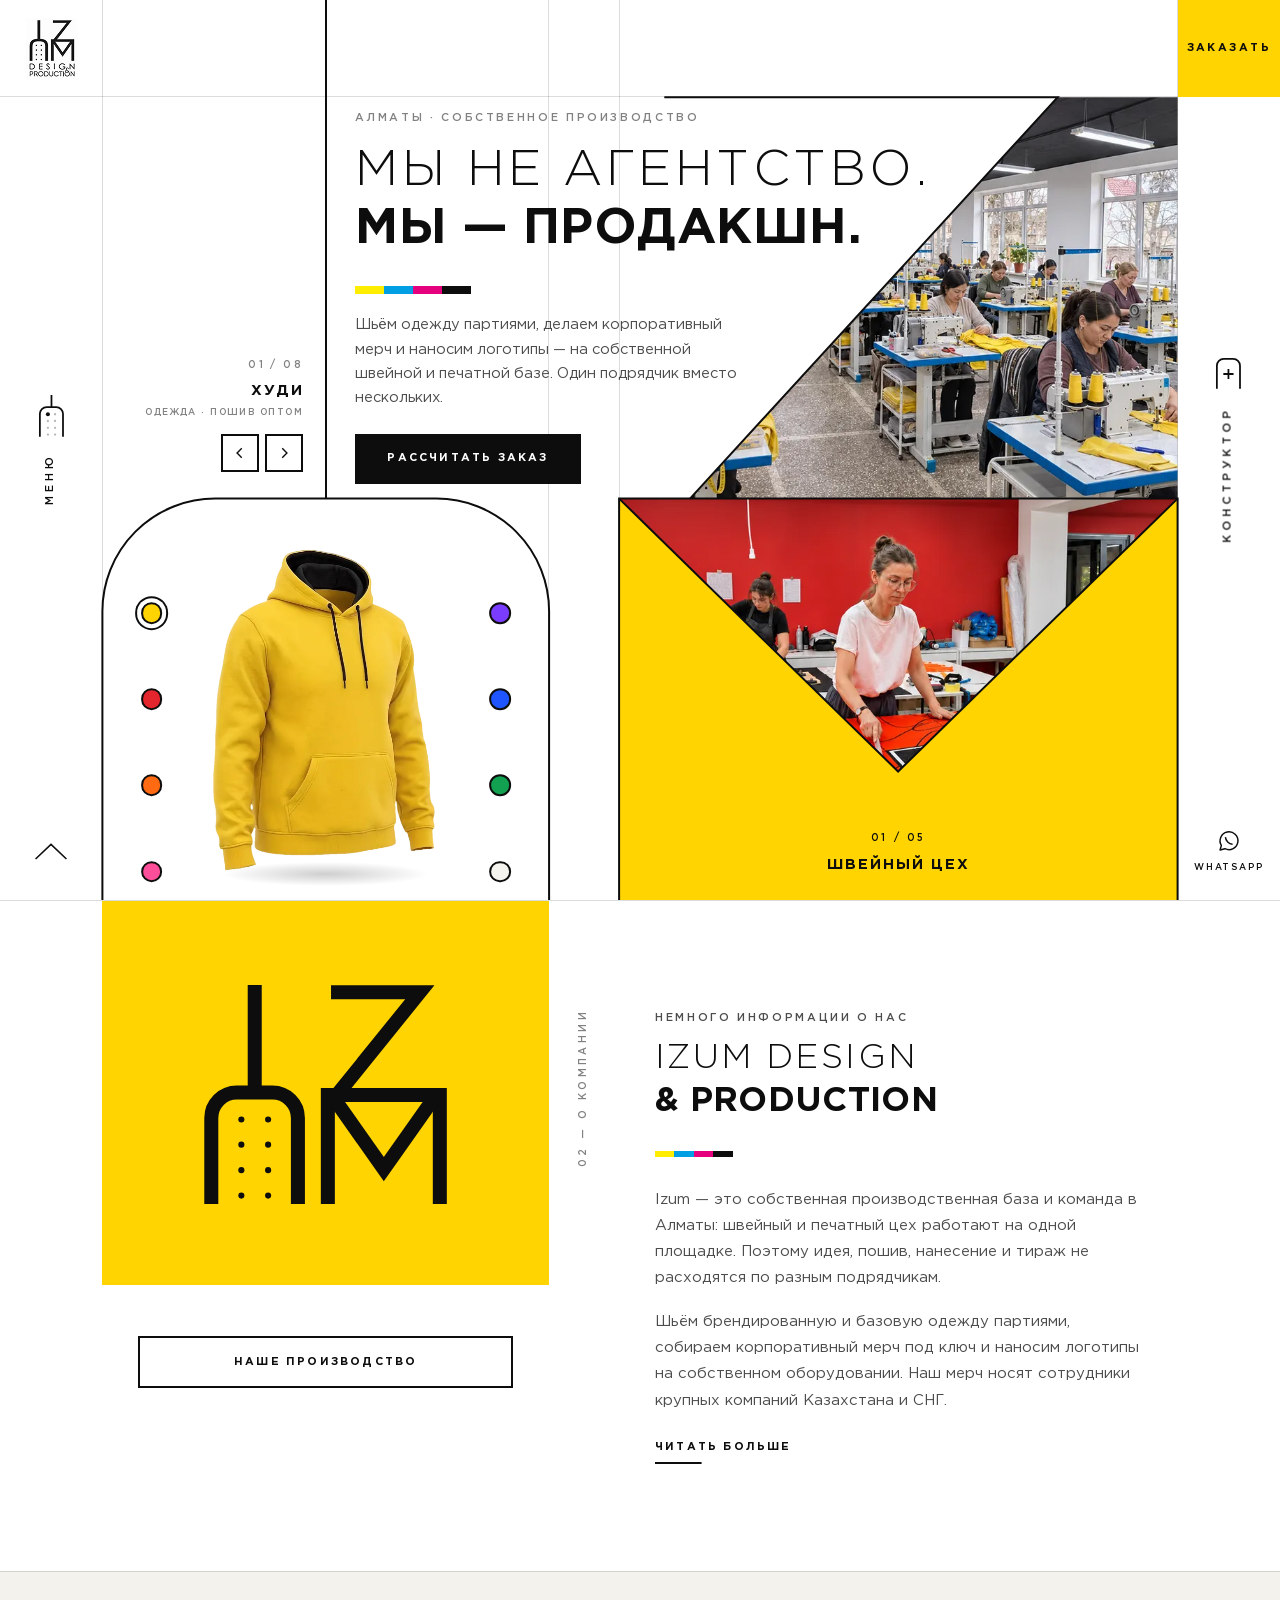
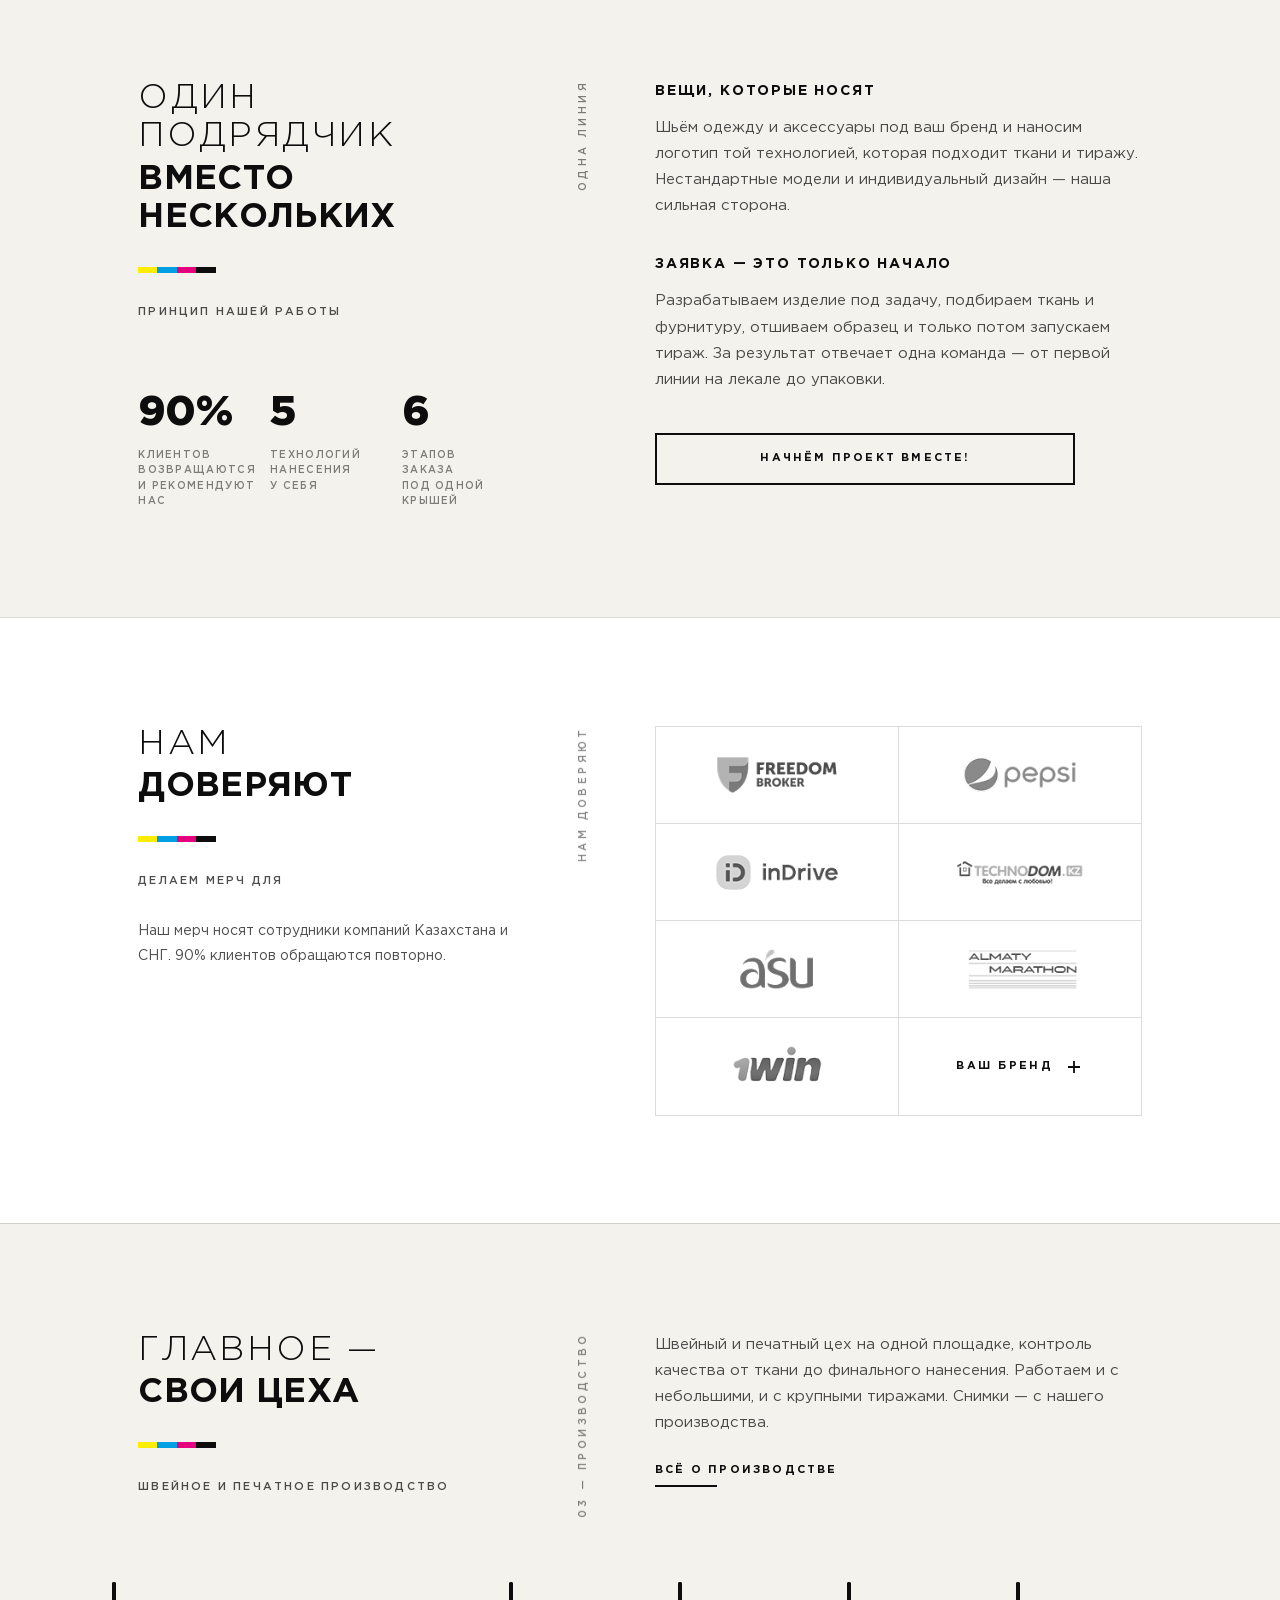
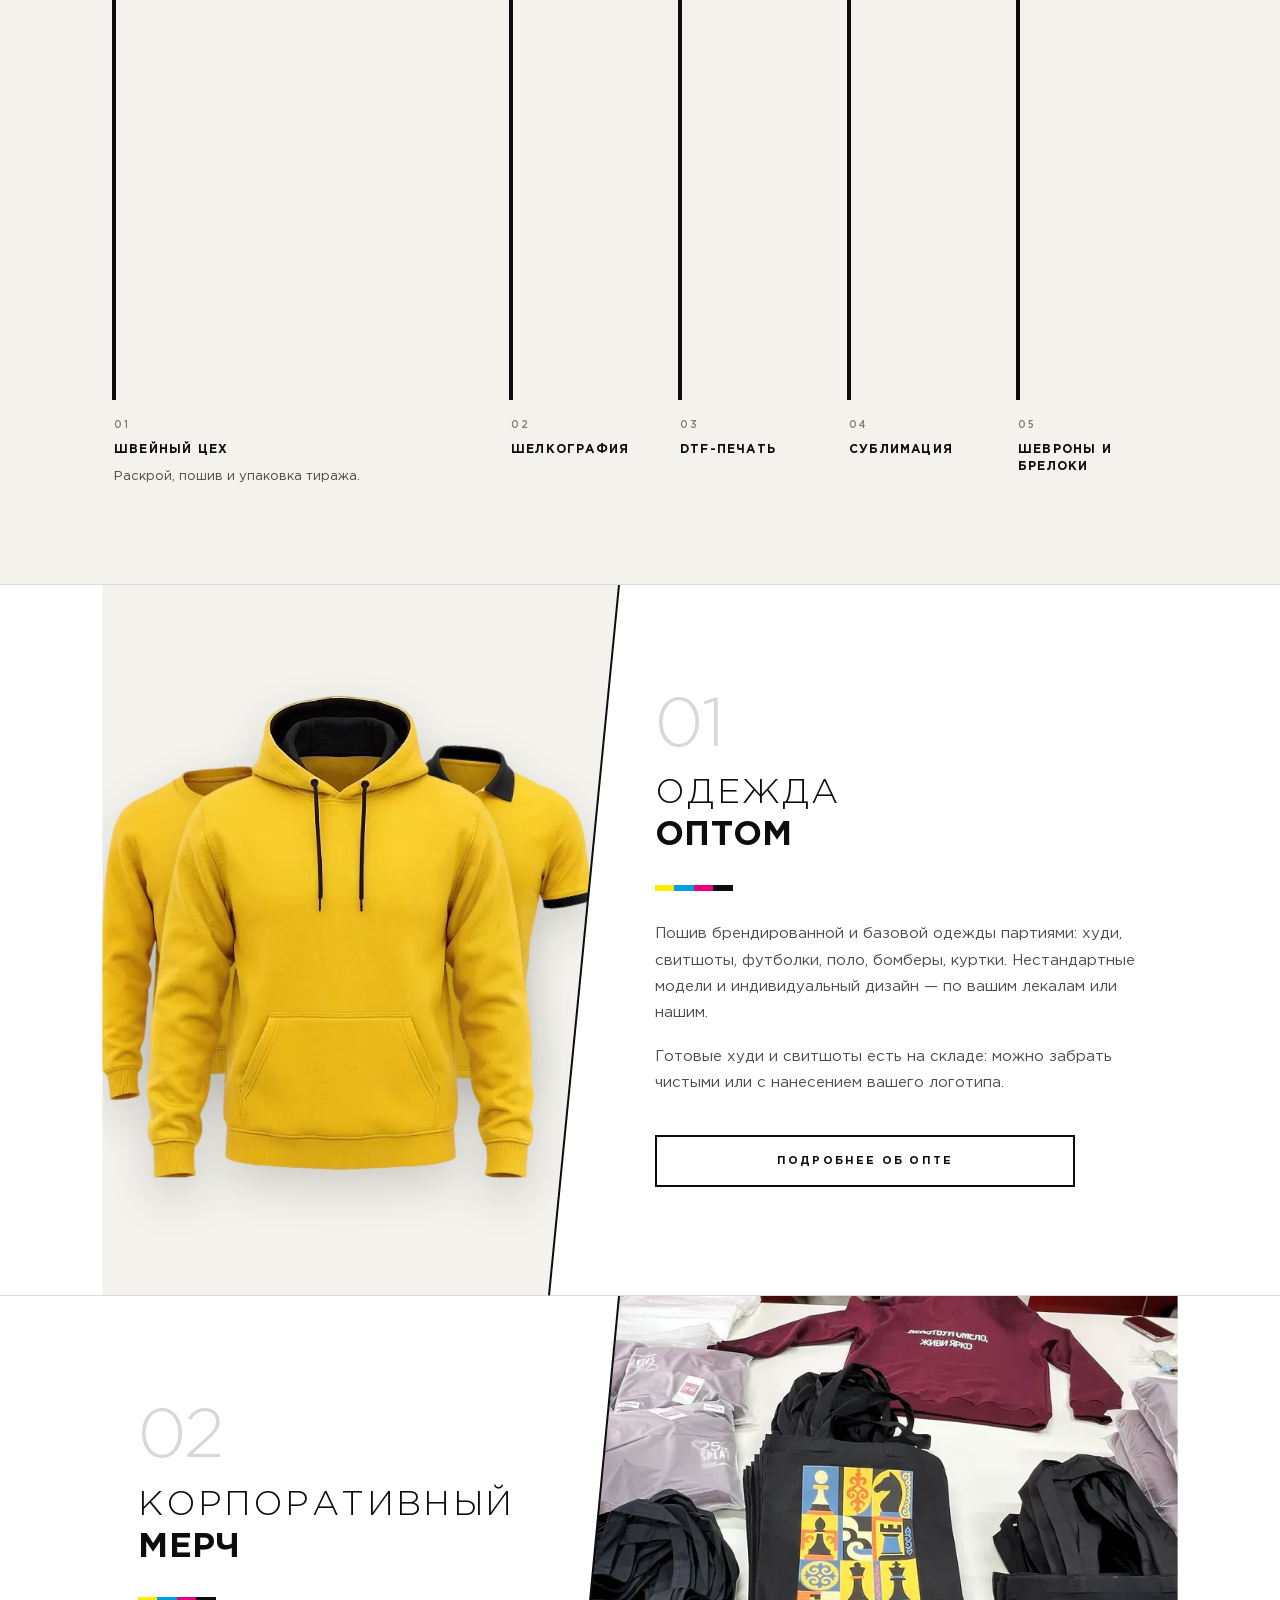
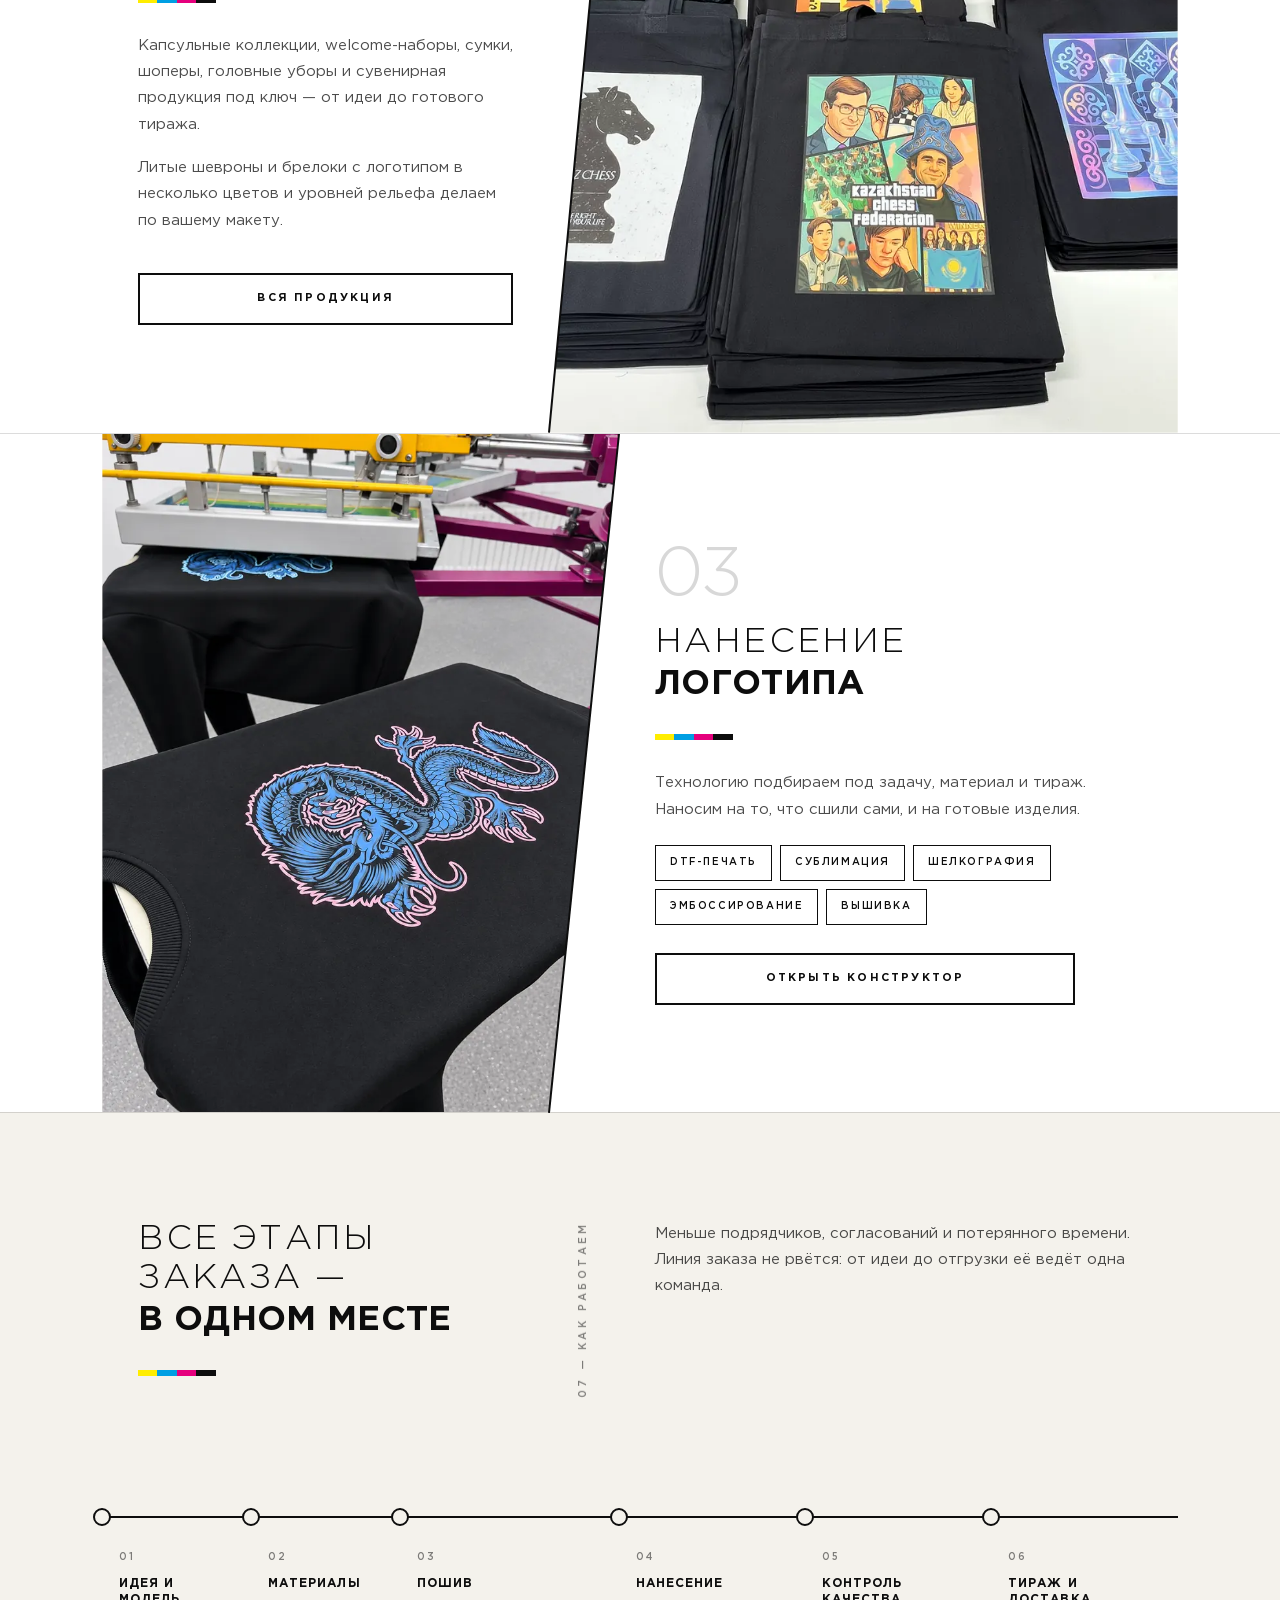
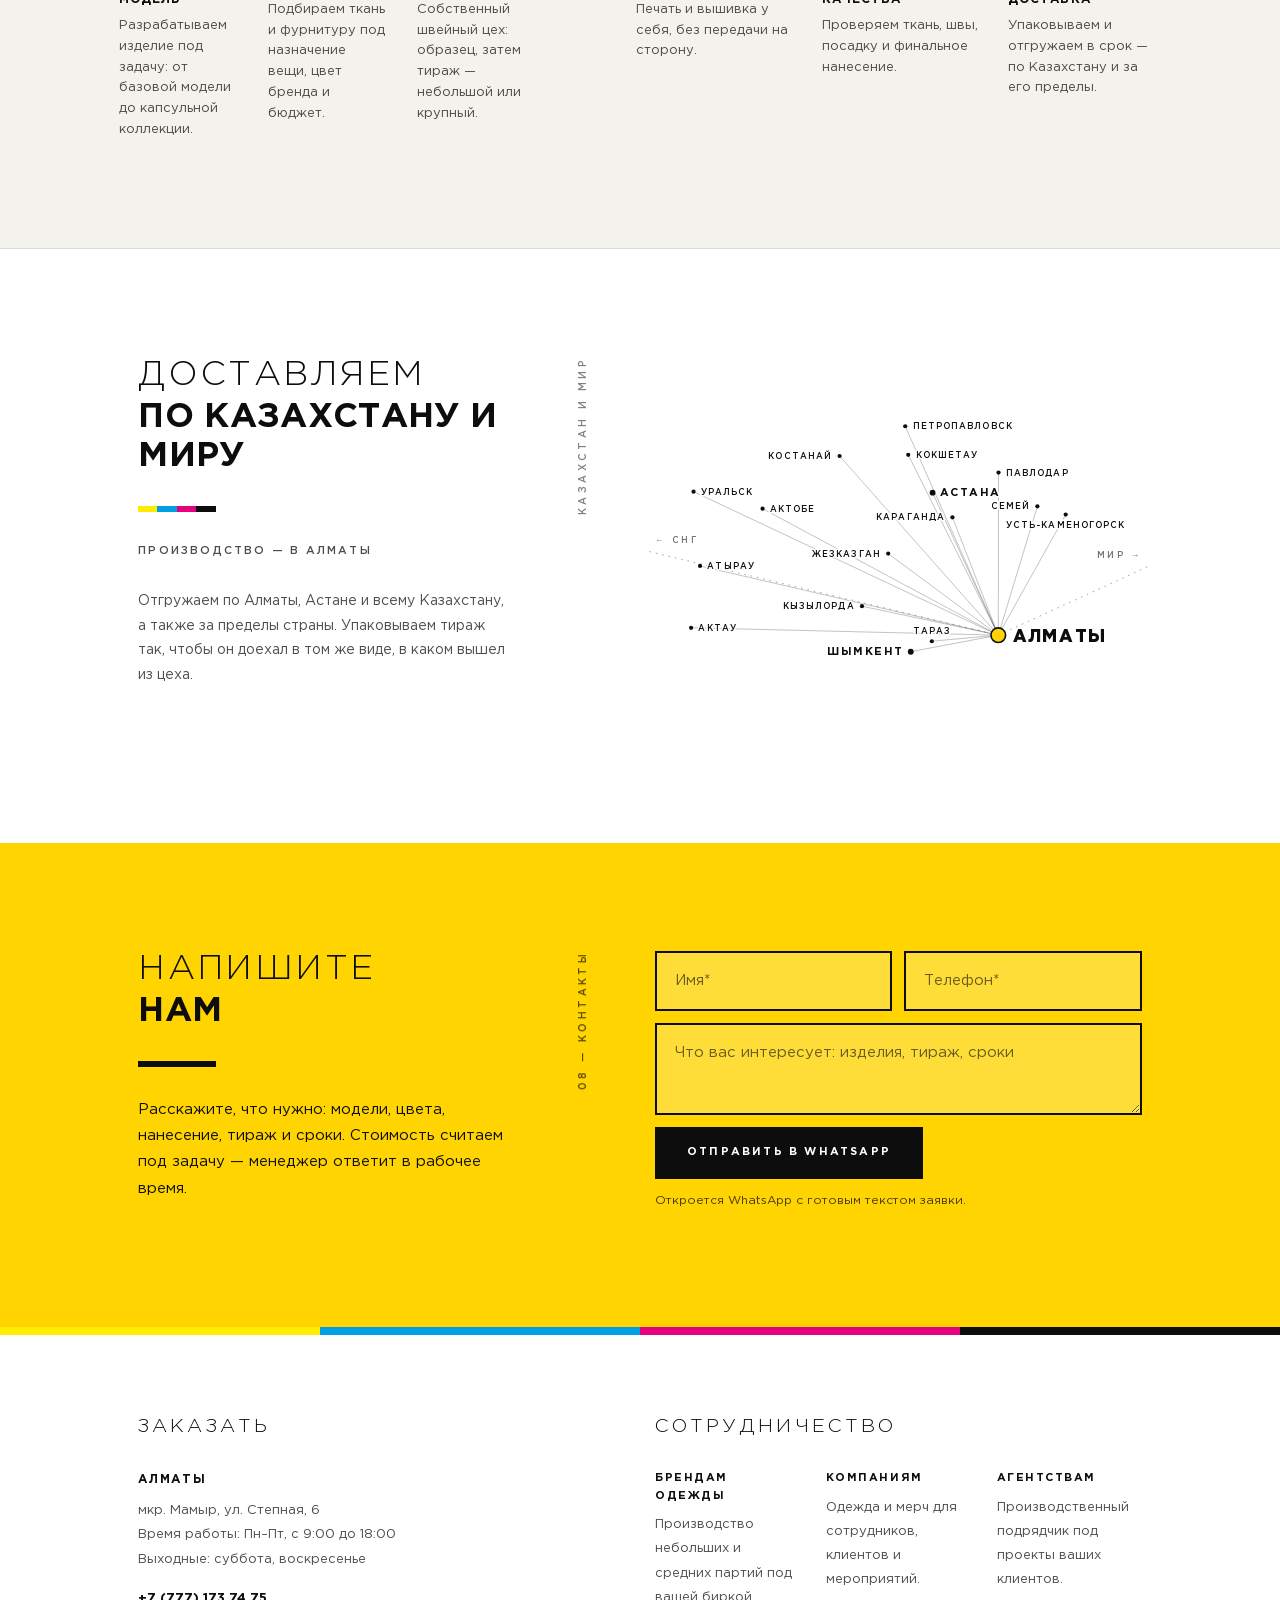
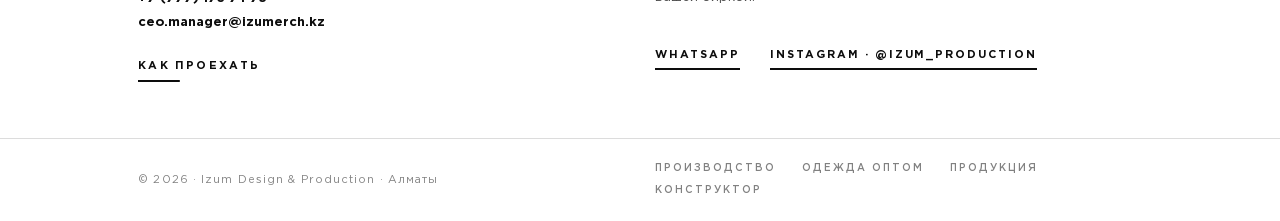
==== index.html @ 541c8b0f "Сайт Izum на сетке знака: главная, производство, опт, продукция, конструктор Статический сайт без сб" ====
<!doctype html>
<html lang="ru">
<head>
  <meta charset="utf-8">
  <meta name="viewport" content="width=device-width, initial-scale=1">
  <script>document.documentElement.classList.add("js")</script>
  <title>Izum Design &amp; Production — пошив одежды оптом и корпоративный мерч · Алматы</title>
  <meta name="description" content="Собственное швейное и печатное производство в Алматы: пошив брендированной одежды оптом, корпоративный мерч, нанесение логотипов.">
  <!-- Черновик: до запуска страница закрыта от поисковиков. -->
  <meta name="robots" content="noindex">
  <link rel="icon" href="img/izum-logo.png">
  <link rel="preload" href="fonts/GothamPro-Bold.woff2" as="font" type="font/woff2" crossorigin>
  <link rel="preload" href="fonts/GothamPro-Light.woff2" as="font" type="font/woff2" crossorigin>
  <link rel="stylesheet" href="css/site.css?v=1118c">
</head>
<body data-page="0">
  <!--
    Сетка страницы взята из знака Izum. Знак — монолиния: буквы I Z U M стоят 2×2 и делят штрихи
    (стойка I входит в арку U, нижняя полка Z — это верх M). Ножки арки и ножки M продолжены вниз
    на всю страницу — это четыре линии сетки (.frame). Пропорции колонок сняты со знака:
    арка 41,55 % · просвет между буквами 6,51 % · M 51,94 %. Первый экран — сам знак во весь экран.
  -->
  <div class="frame" aria-hidden="true"><i></i><i></i></div>

  <!-- Левая стойка: знак, меню (арка с восемью точками — восемь разделов), наверх -->
  <aside class="rail rail-l">
    <a class="rail-logo" href="#top" aria-label="Izum Design &amp; Production — в начало">
      <img src="img/izum-logo.png" srcset="img/izum-logo.png 1x, img/izum-logo-2x.png 2x" width="51" height="62" alt="Izum Design &amp; Production">
    </a>
    <button class="rail-menu" id="menuBtn" type="button" aria-expanded="false" aria-controls="menu">
      <svg class="glyph" viewBox="0 -15 39.5 61.5" aria-hidden="true">
        <path d="M19.8-15V2.75M2.75 46.5V12.75a10 10 0 0 1 10-10h14a10 10 0 0 1 10 10V46.5"/>
        <g id="navDots">
          <circle cx="14.55" cy="13.3" r="1.7"/><circle cx="14.55" cy="23.2" r="1.7"/><circle cx="14.55" cy="33.2" r="1.7"/><circle cx="14.55" cy="43.2" r="1.7"/>
          <circle cx="25.05" cy="13.3" r="1.7"/><circle cx="25.05" cy="23.2" r="1.7"/><circle cx="25.05" cy="33.2" r="1.7"/><circle cx="25.05" cy="43.2" r="1.7"/>
        </g>
      </svg>
      <span class="rail-menu-t" data-open="Меню" data-close="Закрыть">Меню</span>
    </button>
    <a class="rail-up" href="#top" aria-label="Наверх"><svg viewBox="0 0 44 24" aria-hidden="true"><path d="M2 22L22 3l20 19"/></svg></a>
  </aside>

  <!-- Правая стойка: заявка, конструктор и WhatsApp -->
  <aside class="rail rail-r">
    <a class="rail-cta" href="#contact">Заказать</a>
    <a class="rail-mk" href="constructor.html">
      <svg viewBox="0 0 39.5 49.5" aria-hidden="true"><path d="M2.75 46.5V12.75a10 10 0 0 1 10-10h14a10 10 0 0 1 10 10V46.5"/><path class="plus" d="M19.75 17.5v15M12.25 25h15"/></svg>
      <span>Конструктор</span>
    </a>
    <a class="rail-wa" href="https://wa.me/77771737475" target="_blank" rel="noopener" aria-label="Написать в WhatsApp">
      <svg viewBox="0 0 32 32" aria-hidden="true"><path d="M5 27l1.6-5.6A11 11 0 1 1 11 25.5z"/><path d="M11.6 11.2c.4 4.6 4 8.400 8.800 8.800"/></svg>
      <span>WhatsApp</span>
    </a>
  </aside>

  <!-- Меню во весь экран -->
  <div class="menu" id="menu" aria-hidden="true">
    <div class="frame frame-in" aria-hidden="true"><i></i><i></i></div>
    <div class="menu-grid">
      <nav class="menu-nav" aria-label="Разделы">
        <a href="#top" aria-current="page"><i>01</i>Главная</a>
        <a href="#about"><i>02</i>О компании</a>
        <a href="production.html"><i>03</i>Производство</a>
        <a href="wholesale.html"><i>04</i>Одежда оптом</a>
        <a href="products.html"><i>05</i>Продукция</a>
        <a href="constructor.html"><i>06</i>Конструктор</a>
        <a href="#process"><i>07</i>Как работаем</a>
        <a href="#contact"><i>08</i>Контакты</a>
      </nav>
      <div class="menu-side">
        <button class="menu-x" id="menuX" type="button" aria-label="Закрыть меню">
          <svg viewBox="0 0 100 100" preserveAspectRatio="none" aria-hidden="true"><path d="M0 0L100 100M100 0L0 100" vector-effect="non-scaling-stroke"/></svg>
          <span>Закрыть</span>
        </button>
        <div class="menu-contacts">
          <a href="tel:+77771737475">+7 (777) 173 74 75</a>
          <a href="mailto:ceo.manager@izumerch.kz">ceo.manager@izumerch.kz</a>
          <span>Алматы, мкр. Мамыр, ул. Степная, 6 · Пн–Пт, 9:00–18:00</span>
        </div>
      </div>
    </div>
  </div>

  <main>
    <!-- ============ 01 · ПЕРВЫЙ ЭКРАН: знак во весь экран ============ -->
    <section class="hero" id="top" data-dot="0">
      <div class="hero-grid" id="heroGrid">
        <!-- I: текст висит на стойке -->
        <div class="hero-copy">
          <p class="eyebrow">Алматы · собственное производство</p>
          <h1 class="hd hd-xl"><span class="hd-a">Мы не агентство.</span><span class="hd-b">Мы — продакшн.</span></h1>
          <p class="hero-lead">Шьём одежду партиями, делаем корпоративный мерч и наносим логотипы — на собственной швейной и печатной базе. Один подрядчик вместо нескольких.</p>
          <div class="btns">
            <a class="btn btn-fill" href="#contact">Рассчитать заказ</a>
          </div>
        </div>
        <!-- подпись к вещи в арке -->
        <div class="hero-meta">
          <span class="hero-count" id="itemCount">01 / 08</span>
          <b class="hero-item" id="itemName">Худи</b>
          <span class="hero-set" id="itemSet">Одежда · пошив оптом</span>
          <div class="hero-nav">
            <button type="button" id="itemPrev" aria-label="Предыдущая вещь"><svg viewBox="0 0 24 24" aria-hidden="true"><path d="M15 4l-8 8 8 8"/></svg></button>
            <button type="button" id="itemNext" aria-label="Следующая вещь"><svg viewBox="0 0 24 24" aria-hidden="true"><path d="M9 4l8 8-8 8"/></svg></button>
          </div>
        </div>
        <!-- Z: фото под диагональю -->
        <div class="hero-z"><div class="cut cut-z" id="shotsZ"></div></div>
        <!-- U: арка, в ней вещь и восемь точек — восемь цветов -->
        <div class="hero-u" id="heroU">
          <i class="hero-shadow" aria-hidden="true"></i>
          <canvas id="turn" width="524" height="694" role="img" aria-label="Изделие вращается на 360°"></canvas>
          <div class="dots" id="swatches" role="group" aria-label="Цвет изделия"></div>
        </div>
        <!-- M: плашка цвета и фото в галочке -->
        <div class="hero-m" id="heroM">
          <div class="plate"></div>
          <div class="cut cut-v" id="shotsV"></div>
          <p class="hero-cap"><b id="shotNum">01 / 05</b><span id="shotCap">Швейный цех</span></p>
        </div>
        <svg class="hero-lines" id="heroLines" aria-hidden="true">
          <path id="lnI"/><path id="lnU"/><path id="lnZ"/><path id="lnM"/><path id="lnV"/>
        </svg>
      </div>
    </section>

    <!-- ============ 02 · О КОМПАНИИ ============ -->
    <section class="s" id="about" data-dot="1">
      <div class="s-grid">
        <div class="col-a about-a">
          <div class="plate-box" data-rev>
            <svg class="mark" viewBox="4 1 101.7 92" aria-hidden="true">
              <path d="M27.05 4.5V46.75"/><path d="M10 90.5V56.75a10 10 0 0 1 10-10h14a10 10 0 0 1 10 10V90.5"/>
              <path d="M57 7.4H91.83L59.28 47.7"/><path d="M55.75 90.5V47.7H99.7V90.5"/><path d="M57.2 47.7L77.72 76.8L98.25 47.7"/>
              <g class="mark-dots"><circle cx="21.8" cy="57.3" r="1.2"/><circle cx="32.3" cy="57.3" r="1.2"/><circle cx="21.8" cy="67.2" r="1.2"/><circle cx="32.3" cy="67.2" r="1.2"/><circle cx="21.8" cy="77.2" r="1.2"/><circle cx="32.3" cy="77.2" r="1.2"/><circle cx="21.8" cy="87.2" r="1.2"/><circle cx="32.3" cy="87.2" r="1.2"/></g>
            </svg>
          </div>
          <a class="btn btn-wide" href="production.html" data-rev>Наше производство</a>
        </div>
        <div class="spine"><span>02 — О компании</span></div>
        <div class="col-b">
          <p class="eyebrow" data-rev>Немного информации о нас</p>
          <h2 class="hd" data-rev><span class="hd-a">Izum Design</span><span class="hd-b">&amp; Production</span></h2>
          <p data-rev>Izum — это собственная производственная база и команда в Алматы: швейный и печатный цех работают на одной площадке. Поэтому идея, пошив, нанесение и тираж не расходятся по разным подрядчикам.</p>
          <p data-rev>Шьём брендированную и базовую одежду партиями, собираем корпоративный мерч под ключ и наносим логотипы на собственном оборудовании. Наш мерч носят сотрудники крупных компаний Казахстана и СНГ.</p>
          <a class="more" href="production.html" data-rev>Читать больше</a>
        </div>
      </div>
    </section>

    <!-- Принцип и цифры -->
    <section class="s s-soft">
      <div class="s-grid">
        <div class="col-a">
          <h2 class="hd" data-rev><span class="hd-a">Один подрядчик</span><span class="hd-b">вместо нескольких</span></h2>
          <p class="sub" data-rev>Принцип нашей работы</p>
          <div class="nums">
            <div data-rev><b data-n="90" data-suf="%">90%</b><span>клиентов возвращаются и&nbsp;рекомендуют нас</span></div>
            <div data-rev style="--i:1"><b data-n="5">5</b><span>технологий нанесения у&nbsp;себя</span></div>
            <div data-rev style="--i:2"><b data-n="6">6</b><span>этапов заказа под&nbsp;одной крышей</span></div>
          </div>
        </div>
        <div class="spine"><span>Одна линия</span></div>
        <div class="col-b">
          <h3 class="h-sm" data-rev>Вещи, которые носят</h3>
          <p data-rev>Шьём одежду и аксессуары под ваш бренд и наносим логотип той технологией, которая подходит ткани и тиражу. Нестандартные модели и индивидуальный дизайн — наша сильная сторона.</p>
          <h3 class="h-sm" data-rev>Заявка — это только начало</h3>
          <p data-rev>Разрабатываем изделие под задачу, подбираем ткань и фурнитуру, отшиваем образец и только потом запускаем тираж. За результат отвечает одна команда — от первой линии на лекале до упаковки.</p>
          <a class="btn btn-wide" href="#contact" data-rev>Начнём проект вместе!</a>
        </div>
      </div>
    </section>

    <!-- ============ 03 · КЛИЕНТЫ: матрица 2×4, как точки в арке ============ -->
    <section class="s" id="clients" data-dot="1">
      <div class="s-grid">
        <div class="col-a">
          <h2 class="hd" data-rev><span class="hd-a">Нам</span><span class="hd-b">доверяют</span></h2>
          <p class="sub" data-rev>Делаем мерч для</p>
          <p class="note" data-rev>Наш мерч носят сотрудники компаний Казахстана и СНГ. 90% клиентов обращаются повторно.</p>
        </div>
        <div class="spine"><span>Нам доверяют</span></div>
        <div class="col-b">
          <div class="matrix" data-rev>
            <div><img src="img/clients/client-01.png" width="164" height="50" loading="lazy" alt="Freedom Broker"></div>
            <div><img src="img/clients/client-02.png" width="164" height="50" loading="lazy" alt="Pepsi"></div>
            <div><img src="img/clients/client-03.png" width="164" height="50" loading="lazy" alt="inDrive"></div>
            <div><img src="img/clients/client-04.png" width="164" height="50" loading="lazy" alt="Technodom"></div>
            <div><img src="img/clients/client-05.png" width="164" height="50" loading="lazy" alt="ASU"></div>
            <div><img src="img/clients/client-06.png" width="164" height="50" loading="lazy" alt="Almaty Marathon"></div>
            <div><img src="img/clients/client-07.png" width="164" height="50" loading="lazy" alt="1win"></div>
            <a class="matrix-you" href="#contact"><span>Ваш бренд</span><svg viewBox="0 0 24 24" aria-hidden="true"><path d="M12 4v16M4 12h16"/></svg></a>
          </div>
        </div>
      </div>
    </section>

    <!-- ============ 04 · ПРОИЗВОДСТВО: пять арок — пять цехов ============ -->
    <section class="s s-soft" id="production" data-dot="2">
      <div class="s-grid">
        <div class="col-a">
          <h2 class="hd" data-rev><span class="hd-a">Главное —</span><span class="hd-b">свои цеха</span></h2>
          <p class="sub" data-rev>Швейное и печатное производство</p>
        </div>
        <div class="spine"><span>03 — Производство</span></div>
        <div class="col-b">
          <p data-rev>Швейный и печатный цех на одной площадке, контроль качества от ткани до финального нанесения. Работаем и с небольшими, и с крупными тиражами. Снимки — с нашего производства.</p>
          <a class="more" href="production.html" data-rev>Всё о производстве</a>
        </div>
        <div class="arches" id="arches" data-rev>
          <button class="arch on" type="button">
            <span class="arch-in"><img src="img/production/sew-01-800.webp" srcset="img/production/sew-01-800.webp 800w, img/production/sew-01-1600.webp 1600w" sizes="(max-width: 900px) 78vw, 36vw" width="800" height="1067" loading="lazy" decoding="async" alt="Швейный цех: ряды машин, швеи шьют жёлтые изделия"></span>
            <span class="arch-cap"><i>01</i><b>Швейный цех</b><em>Раскрой, пошив и упаковка тиража.</em></span>
          </button>
          <button class="arch" type="button">
            <span class="arch-in"><img src="img/production/silk-17-800.webp" srcset="img/production/silk-17-800.webp 800w, img/production/silk-17-1600.webp 1600w" sizes="(max-width: 900px) 78vw, 36vw" width="800" height="1067" loading="lazy" decoding="async" alt="Печатник протягивает ракель по трафарету с оранжевой краской" style="object-position: 50% 62%"></span>
            <span class="arch-cap"><i>02</i><b>Шелкография</b><em>Трафареты готовим и промываем у себя, печатаем на карусельных станках.</em></span>
          </button>
          <button class="arch" type="button">
            <span class="arch-in"><img src="img/production/dtf-33-800.webp" srcset="img/production/dtf-33-800.webp 800w, img/production/dtf-33-1600.webp 1600w" sizes="(max-width: 900px) 78vw, 36vw" width="800" height="1067" loading="lazy" decoding="async" alt="DTF-принтер выпускает плёнку с отпечатанными логотипами"></span>
            <span class="arch-cap"><i>03</i><b>DTF-печать</b><em>Печать на плёнку и перенос прессом: на футболки, шоперы, детали кроя.</em></span>
          </button>
          <button class="arch" type="button">
            <span class="arch-in"><img src="img/production/sub-45-800.webp" srcset="img/production/sub-45-800.webp 800w, img/production/sub-45-1600.webp 1600w" sizes="(max-width: 900px) 78vw, 36vw" width="800" height="1067" loading="lazy" decoding="async" alt="Полотно с сублимационной печатью по всей ширине выходит из машины" style="object-position: 50% 70%"></span>
            <span class="arch-cap"><i>04</i><b>Сублимация</b><em>Широкоформатная печать и перенос на ткань в рулоне — рисунок по всей площади.</em></span>
          </button>
          <button class="arch" type="button">
            <span class="arch-in"><img src="img/production/patch-69-800.webp" srcset="img/production/patch-69-800.webp 800w, img/production/patch-69-1600.webp 1600w" sizes="(max-width: 900px) 78vw, 36vw" width="800" height="1067" loading="lazy" decoding="async" alt="Дозатор заливает жёлтый цвет в ячейки формы"></span>
            <span class="arch-cap"><i>05</i><b>Шевроны и брелоки</b><em>Отливаем в металлической форме: каждый цвет логотипа заливается отдельно.</em></span>
          </button>
        </div>
      </div>
    </section>

    <!-- ============ 05 · ПРОДУКЦИЯ: три направления, срез по диагонали Z ============ -->
    <section class="s s-dirs" id="products">
      <div class="dir" data-dot="3">
        <div class="dir-pic dir-pic-l dir-trio">
          <img class="t2" data-tint src="img/turn/sweatshirt/000.webp" width="536" height="648" loading="lazy" decoding="async" alt="Свитшот">
          <img class="t3" data-tint src="img/turn/polo/000.webp" width="528" height="670" loading="lazy" decoding="async" alt="Поло">
          <img class="t1" data-tint src="img/turn/hoodie/000.webp" width="524" height="694" loading="lazy" decoding="async" alt="Худи">
        </div>
        <svg class="dir-cut" viewBox="0 0 100 100" preserveAspectRatio="none" aria-hidden="true"><path d="M100 0L0 100" vector-effect="non-scaling-stroke"/></svg>
        <div class="dir-txt dir-txt-r">
          <span class="dir-n" data-rev>01</span>
          <h2 class="hd" data-rev><span class="hd-a">Одежда</span><span class="hd-b">оптом</span></h2>
          <p data-rev>Пошив брендированной и базовой одежды партиями: худи, свитшоты, футболки, поло, бомберы, куртки. Нестандартные модели и индивидуальный дизайн — по вашим лекалам или нашим.</p>
          <p data-rev>Готовые худи и свитшоты есть на складе: можно забрать чистыми или с нанесением вашего логотипа.</p>
          <a class="btn btn-wide" href="wholesale.html" data-rev>Подробнее об опте</a>
        </div>
      </div>
      <div class="dir dir-rev" data-dot="4">
        <div class="dir-txt dir-txt-l">
          <span class="dir-n" data-rev>02</span>
          <h2 class="hd" data-rev><span class="hd-a">Корпоративный</span><span class="hd-b">мерч</span></h2>
          <p data-rev>Капсульные коллекции, welcome-наборы, сумки, шоперы, головные уборы и сувенирная продукция под ключ — от идеи до готового тиража.</p>
          <p data-rev>Литые шевроны и брелоки с логотипом в несколько цветов и уровней рельефа делаем по вашему макету.</p>
          <a class="btn btn-wide" href="products.html" data-rev>Вся продукция</a>
        </div>
        <svg class="dir-cut" viewBox="0 0 100 100" preserveAspectRatio="none" aria-hidden="true"><path d="M100 0L0 100" vector-effect="non-scaling-stroke"/></svg>
        <div class="dir-pic dir-pic-r">
          <img src="img/production/dtf-37-800.webp" srcset="img/production/dtf-37-800.webp 800w, img/production/dtf-37-1600.webp 1600w" sizes="(max-width: 900px) 100vw, 52vw" width="800" height="1067" loading="lazy" decoding="async" alt="Чёрные шоперы с полноцветными принтами" style="object-position: 50% 42%">
        </div>
      </div>
      <div class="dir" data-dot="5">
        <div class="dir-pic dir-pic-l">
          <img src="img/production/silk-25-800.webp" srcset="img/production/silk-25-800.webp 800w, img/production/silk-25-1600.webp 1600w" sizes="(max-width: 900px) 100vw, 44vw" width="800" height="1067" loading="lazy" decoding="async" alt="Многоцветный принт с драконом на чёрной футболке на столе станка" style="object-position: 50% 78%">
        </div>
        <svg class="dir-cut" viewBox="0 0 100 100" preserveAspectRatio="none" aria-hidden="true"><path d="M100 0L0 100" vector-effect="non-scaling-stroke"/></svg>
        <div class="dir-txt dir-txt-r">
          <span class="dir-n" data-rev>03</span>
          <h2 class="hd" data-rev><span class="hd-a">Нанесение</span><span class="hd-b">логотипа</span></h2>
          <p data-rev>Технологию подбираем под задачу, материал и тираж. Наносим на то, что сшили сами, и на готовые изделия.</p>
          <ul class="chips" data-rev>
            <li>DTF-печать</li><li>Сублимация</li><li>Шелкография</li><li>Эмбоссирование</li><li>Вышивка</li>
          </ul>
          <a class="btn btn-wide" href="constructor.html" data-rev>Открыть конструктор</a>
        </div>
      </div>
    </section>

    <!-- ============ 06 · КАК РАБОТАЕМ: одна линия через шесть этапов ============ -->
    <section class="s s-soft" id="process" data-dot="6">
      <div class="s-grid">
        <div class="col-a">
          <h2 class="hd" data-rev><span class="hd-a">Все этапы заказа —</span><span class="hd-b">в одном месте</span></h2>
          <p class="sub" data-rev>Полный цикл</p>
        </div>
        <div class="spine"><span>07 — Как работаем</span></div>
        <div class="col-b">
          <p data-rev>Меньше подрядчиков, согласований и потерянного времени. Линия заказа не рвётся: от идеи до отгрузки её ведёт одна команда.</p>
        </div>
        <ol class="steps" id="steps">
          <li data-rev><i>01</i><b>Идея и модель</b><span>Разрабатываем изделие под задачу: от базовой модели до капсульной коллекции.</span></li>
          <li data-rev style="--i:1"><i>02</i><b>Материалы</b><span>Подбираем ткань и фурнитуру под назначение вещи, цвет бренда и бюджет.</span></li>
          <li data-rev style="--i:2"><i>03</i><b>Пошив</b><span>Собственный швейный цех: образец, затем тираж — небольшой или крупный.</span></li>
          <li data-rev style="--i:3"><i>04</i><b>Нанесение</b><span>Печать и вышивка у себя, без передачи на сторону.</span></li>
          <li data-rev style="--i:4"><i>05</i><b>Контроль качества</b><span>Проверяем ткань, швы, посадку и финальное нанесение.</span></li>
          <li data-rev style="--i:5"><i>06</i><b>Тираж и доставка</b><span>Упаковываем и отгружаем в срок — по Казахстану и за его пределы.</span></li>
        </ol>
      </div>
    </section>

    <!-- ============ 07 · ДОСТАВКА: нити из Алматы ============ -->
    <section class="s" id="delivery" data-dot="6">
      <div class="s-grid">
        <div class="col-a">
          <h2 class="hd" data-rev><span class="hd-a">Доставляем</span><span class="hd-b">по Казахстану и миру</span></h2>
          <p class="sub" data-rev>Производство — в Алматы</p>
          <p class="note" data-rev>Отгружаем по Алматы, Астане и всему Казахстану, а также за пределы страны. Упаковываем тираж так, чтобы он доехал в том же виде, в каком вышел из цеха.</p>
          <a class="more" href="#contact" data-rev>Уточнить доставку</a>
        </div>
        <div class="spine"><span>Казахстан и мир</span></div>
        <div class="col-b col-mid">
          <svg class="geo" id="geo" viewBox="0 0 600 380" role="img" aria-label="Схема: линии доставки из Алматы в города Казахстана"></svg>
        </div>
      </div>
    </section>

    <!-- ============ 08 · КОНТАКТЫ ============ -->
    <section class="s s-plate" id="contact" data-dot="7">
      <div class="s-grid">
        <div class="col-a">
          <h2 class="hd hd-plain" data-rev><span class="hd-a">Напишите</span><span class="hd-b">нам</span></h2>
          <p data-rev>Расскажите, что нужно: модели, цвета, нанесение, тираж и сроки. Стоимость считаем под задачу — менеджер ответит в рабочее время.</p>
        </div>
        <div class="spine"><span>08 — Контакты</span></div>
        <div class="col-b">
          <form class="form" data-lead="Заявка с сайта" data-rev>
            <input name="name" data-label="Имя" placeholder="Имя*" required autocomplete="name" aria-label="Имя">
            <input name="phone" data-label="Телефон" type="tel" placeholder="Телефон*" required autocomplete="tel" aria-label="Телефон">
            <textarea name="what" data-label="Что нужно" placeholder="Что вас интересует: изделия, тираж, сроки" rows="2" aria-label="Что нужно"></textarea>
            <button class="btn btn-fill" type="submit">Отправить в WhatsApp</button>
            <small data-note>Откроется WhatsApp с готовым текстом заявки.</small>
          </form>
        </div>
      </div>
    </section>
  </main>

  <footer class="s foot">
    <div class="izum-line" aria-hidden="true"></div>
    <div class="s-grid">
      <div class="col-a">
        <h3 class="foot-h">Заказать</h3>
        <b class="foot-city">Алматы</b>
        <p>мкр. Мамыр, ул. Степная, 6<br>Время работы: Пн–Пт, с 9:00 до 18:00<br>Выходные: суббота, воскресенье</p>
        <p><a href="tel:+77771737475">+7 (777) 173 74 75</a><br><a href="mailto:ceo.manager@izumerch.kz">ceo.manager@izumerch.kz</a></p>
        <a class="more" href="https://2gis.kz/almaty/search/%D0%90%D0%BB%D0%BC%D0%B0%D1%82%D1%8B%2C%20%D0%9C%D0%B0%D0%BC%D1%8B%D1%80%2C%20%D0%A1%D1%82%D0%B5%D0%BF%D0%BD%D0%B0%D1%8F%20%D1%83%D0%BB%D0%B8%D1%86%D0%B0%2C%206" target="_blank" rel="noopener">Как проехать</a>
      </div>
      <div class="spine"></div>
      <div class="col-b foot-b">
        <h3 class="foot-h">Сотрудничество</h3>
        <div class="foot-cols">
          <div><b>Брендам одежды</b><p>Производство небольших и средних партий под вашей биркой.</p></div>
          <div><b>Компаниям</b><p>Одежда и мерч для сотрудников, клиентов и мероприятий.</p></div>
          <div><b>Агентствам</b><p>Производственный подрядчик под проекты ваших клиентов.</p></div>
        </div>
        <div class="foot-soc">
          <a href="https://wa.me/77771737475" target="_blank" rel="noopener">WhatsApp</a>
          <a href="https://www.instagram.com/izum_production" target="_blank" rel="noopener">Instagram · @izum_production</a>
        </div>
      </div>
    </div>
    <div class="s-grid foot-end">
      <p class="foot-copy">© 2026 · Izum Design &amp; Production · Алматы</p>
      <nav class="foot-nav" aria-label="Страницы">
        <a href="production.html">Производство</a>
        <a href="wholesale.html">Одежда оптом</a>
        <a href="products.html">Продукция</a>
        <a href="constructor.html">Конструктор</a>
      </nav>
    </div>
  </footer>

  <script src="js/tone.js?v=1117t"></script>
  <script src="js/site.js?v=1118c"></script>
</body>
</html>
---- css/site.css ----
/* Izum Design & Production — сайт на сетке знака.
   Знак: монолиния, буквы I Z U M стоят 2×2 и делят штрихи. Со знака сняты:
   · колонки: арка (U) 41,55 % · просвет 6,51 % · M 51,94 % ширины знака;
   · ось стойки I — 20,8 % (середина арки); плечо арки — 25,25 % её ширины;
   · диагональ Z: от 88,85 % (верх) к 54,65 % (середина); галочка M: вершина 50 % ширины, 68 % высоты;
   · точки в арке: 2 столбца × 4 ряда (ряды 28,6 / 49,9 / 71,4 / 92,9 % высоты арки). */

@font-face { font-family: "Gotham Pro"; src: url("../fonts/GothamPro-Light.woff2") format("woff2"); font-weight: 300; font-display: swap; }
@font-face { font-family: "Gotham Pro"; src: url("../fonts/GothamPro.woff2") format("woff2"); font-weight: 400; font-display: swap; }
@font-face { font-family: "Gotham Pro"; src: url("../fonts/GothamPro-Medium.woff2") format("woff2"); font-weight: 500; font-display: swap; }
@font-face { font-family: "Gotham Pro"; src: url("../fonts/GothamPro-Bold.woff2") format("woff2"); font-weight: 700; font-display: swap; }
@font-face { font-family: "Gotham Pro"; src: url("../fonts/GothamPro-Black.woff2") format("woff2"); font-weight: 900; font-display: swap; }

:root {
  --ink: #0d0d0d;
  --paper: #ffffff;
  --soft: #f4f2ec;
  --text: rgba(13, 13, 13, .74);
  --mute: rgba(13, 13, 13, .52);
  --hair: rgba(13, 13, 13, .14);
  /* Цвет задаёт site.js (восемь точек в арке): --plate — заливка плашек, --on-plate — текст поверх. */
  --accent: #ffd400;
  --plate: #ffd400;
  --on-plate: #0d0d0d;
  --on-accent: #0d0d0d;
  /* Фирменная линия Izum: четыре равные части, порядок не менять. */
  --izum-line: linear-gradient(90deg, #ffed00 0 25%, #009fe3 25% 50%, #e5007d 50% 75%, #0d0d0d 75% 100%);

  --rail: clamp(72px, 8vw, 128px);
  --grid: var(--rail) minmax(0, 41.55fr) minmax(0, 6.51fr) minmax(0, 51.94fr) var(--rail);
  --hh: clamp(70px, 10.8vh, 98px);
  --pad: clamp(64px, 8.4vw, 128px);
  --in: clamp(20px, 2.8vw, 46px);
  --ease: cubic-bezier(.2, .7, .2, 1);
}

*, *::before, *::after { box-sizing: border-box; }
html { scroll-behavior: smooth; -webkit-text-size-adjust: 100%; }
body { margin: 0; background: var(--paper); color: var(--ink); font: 400 15px/1.6 "Gotham Pro", "Montserrat", "Helvetica Neue", Arial, sans-serif; -webkit-font-smoothing: antialiased; overflow-x: hidden; }
img, svg, canvas { display: block; max-width: 100%; }
a { color: inherit; }
button { font: inherit; color: inherit; }
:focus-visible { outline: 2px solid var(--ink); outline-offset: 3px; }
::selection { background: var(--plate); color: var(--on-plate); }

/* ---------- Сетка: четыре линии — ножки арки и ножки M ---------- */
.frame { position: fixed; inset: 0; z-index: 1; display: grid; grid-template-columns: var(--grid); pointer-events: none; }
.frame i { border-left: 1px solid var(--hair); border-right: 1px solid var(--hair); }
.frame i:first-child { grid-column: 2; }
.frame i:last-child { grid-column: 4; }
.frame-in { position: absolute; z-index: 1; }

/* ---------- Стойки ---------- */
.rail { position: fixed; top: 0; bottom: 0; z-index: 20; width: var(--rail); display: flex; flex-direction: column; align-items: center; justify-content: space-between; pointer-events: none; }
.rail > * { pointer-events: auto; }
.rail-l { left: 0; }
.rail-r { right: 0; }
.rail-logo { width: 100%; height: var(--hh); display: grid; place-items: center; }
.rail-logo img { width: auto; height: min(62px, calc(var(--hh) - 20px)); }
.rail-menu { appearance: none; border: 0; background: none; width: 100%; padding: 22px 0; display: grid; justify-items: center; gap: 16px; cursor: pointer; }
.glyph { width: clamp(24px, 2.1vw, 30px); overflow: visible; fill: none; stroke: var(--ink); stroke-width: 2.6; }
.glyph circle { stroke: none; fill: rgba(13, 13, 13, .3); transform-box: fill-box; transform-origin: center; transition: transform .4s var(--ease), fill .3s; }
.glyph circle.on { fill: var(--ink); transform: scale(1.75); }
.rail-menu:hover .glyph circle { fill: var(--ink); }
.rail-menu-t { writing-mode: vertical-rl; transform: rotate(180deg); font-weight: 500; font-size: 11px; letter-spacing: .36em; text-transform: uppercase; }
.rail-up { width: 100%; height: var(--hh); display: grid; place-items: center; opacity: 0; visibility: hidden; transition: opacity .4s, visibility 0s .4s; }
.rail-up svg { width: 34px; fill: none; stroke: var(--ink); stroke-width: 2; }
.scrolled .rail-up { opacity: 1; visibility: visible; transition: opacity .4s; }
.rail-cta { width: 100%; height: var(--hh); display: grid; place-items: center; background: var(--plate); color: var(--on-plate); text-decoration: none; font-weight: 700; font-size: 11px; letter-spacing: .22em; text-transform: uppercase; transition: background .3s, color .3s; }
.rail-cta:hover { background: var(--ink); color: #fff; }
.rail-wa { width: 100%; height: var(--hh); display: grid; place-content: center; justify-items: center; gap: 6px; text-decoration: none; font-weight: 500; font-size: 9px; letter-spacing: .2em; text-transform: uppercase; }
.rail-wa svg { width: 26px; fill: none; stroke: var(--ink); stroke-width: 1.8; stroke-linejoin: round; }
.rail-wa:hover svg { stroke-width: 2.6; }
/* конструктор — напротив «Меню»: арка, в которую ставят своё */
.rail-mk { width: 100%; padding: 22px 0; display: grid; justify-items: center; gap: 16px; text-decoration: none; }
.rail-mk svg { width: clamp(24px, 2.1vw, 30px); overflow: visible; fill: none; stroke: var(--ink); stroke-width: 2.6; }
.rail-mk .plus { transform-box: fill-box; transform-origin: center; transition: transform .5s var(--ease); }
.rail-mk:hover .plus { transform: rotate(90deg) scale(1.25); }
.rail-mk span { writing-mode: vertical-rl; transform: rotate(180deg); font-weight: 500; font-size: 11px; letter-spacing: .36em; text-transform: uppercase; }
.rail-mk[aria-current] span { font-weight: 700; }

/* ---------- Меню ---------- */
.menu { position: fixed; inset: 0; z-index: 15; background: var(--paper); opacity: 0; visibility: hidden; transition: opacity .45s var(--ease), visibility 0s .45s; }
.menu-open .menu { opacity: 1; visibility: visible; transition: opacity .45s var(--ease); }
.menu-open body { overflow: hidden; }
.menu-grid { position: relative; z-index: 2; height: 100%; display: grid; grid-template-columns: var(--grid); }
.menu-nav { grid-column: 2; display: flex; flex-direction: column; justify-content: center; gap: clamp(4px, 1.3vh, 14px); padding: var(--hh) var(--in) 0; }
.menu-nav a { display: flex; align-items: baseline; gap: 18px; padding: 4px 0; text-decoration: none; font-weight: 300; font-size: clamp(19px, 3.5vh, 34px); letter-spacing: .08em; text-transform: uppercase; opacity: 0; transform: translateX(-18px); transition: opacity .5s var(--ease), transform .5s var(--ease); }
.menu-open .menu-nav a { opacity: 1; transform: none; }
.menu-nav a:nth-child(2) { transition-delay: .04s; } .menu-nav a:nth-child(3) { transition-delay: .08s; } .menu-nav a:nth-child(4) { transition-delay: .12s; }
.menu-nav a:nth-child(5) { transition-delay: .16s; } .menu-nav a:nth-child(6) { transition-delay: .2s; } .menu-nav a:nth-child(7) { transition-delay: .24s; } .menu-nav a:nth-child(8) { transition-delay: .28s; }
.menu-nav i { flex: none; width: 24px; font-style: normal; font-weight: 500; font-size: 10px; letter-spacing: .2em; color: var(--mute); }
.menu-nav a:hover, .menu-nav a.on, .menu-nav a[aria-current] { font-weight: 700; }
.menu-nav a.on i { color: var(--ink); }
.menu-side { grid-column: 4; display: grid; grid-template-rows: minmax(0, 1fr) auto; padding-top: var(--hh); }
.menu-x { appearance: none; border: 0; background: none; position: relative; display: grid; place-items: center; cursor: pointer; }
.menu-x svg { position: absolute; inset: 0; width: 100%; height: 100%; fill: none; stroke: var(--hair); stroke-width: 1; transition: stroke .3s; }
.menu-x:hover svg { stroke: var(--ink); }
.menu-x span { position: relative; padding: 10px 18px; background: var(--paper); font-weight: 500; font-size: 11px; letter-spacing: .3em; text-transform: uppercase; }
.menu-contacts { display: grid; gap: 6px; padding: 24px var(--in) 30px; border-top: 1px solid var(--hair); font-size: 13px; }
.menu-contacts a { text-decoration: none; font-weight: 700; letter-spacing: .04em; }
.menu-contacts span { color: var(--mute); }

/* ---------- Типографика ---------- */
.eyebrow { margin: 0 0 20px; font-weight: 500; font-size: 11px; line-height: 1.4; letter-spacing: .24em; text-transform: uppercase; color: var(--mute); }
/* Заголовок в две строки, как подпись знака: верхняя — тонкая вразрядку, нижняя — плотная жирная. */
.hd { margin: 0; display: grid; justify-items: start; gap: .1em; text-transform: uppercase; font-size: clamp(23px, 2.7vw, 40px); line-height: 1.12; }
.hd-a { font-weight: 300; letter-spacing: .07em; }
.hd-b { font-weight: 700; letter-spacing: .01em; }
.hd::after { content: ""; width: 78px; height: 6px; margin-top: .75em; background: var(--izum-line); }
.hd-plain::after { background: currentColor; }
.sub { margin: 18px 0 0; font-weight: 500; font-size: 11px; letter-spacing: .2em; text-transform: uppercase; color: var(--mute); }
.s p { margin: 0 0 1.15em; max-width: 56ch; color: var(--text); line-height: 1.75; }
.s .hd + p, .s .eyebrow + .hd + p { margin-top: 30px; }
.note { margin-top: 28px !important; font-size: 14px; }
.h-sm { margin: 2.4em 0 .9em; font-weight: 700; font-size: 14px; letter-spacing: .13em; text-transform: uppercase; }
.h-sm:first-child { margin-top: 0; }
.more { display: inline-block; margin-top: 8px; padding-bottom: 7px; font-weight: 700; font-size: 11px; letter-spacing: .2em; text-transform: uppercase; text-decoration: none; background: linear-gradient(currentColor, currentColor) 0 100% / 34% 2px no-repeat; transition: background-size .5s var(--ease); }
.more:hover { background-size: 100% 2px; }

.btn { appearance: none; display: inline-flex; align-items: center; justify-content: center; min-height: 52px; padding: 0 30px; border: 2px solid var(--ink); border-radius: 0; background: transparent; color: var(--ink); font-weight: 700; font-size: 11px; letter-spacing: .2em; text-transform: uppercase; text-decoration: none; text-align: center; cursor: pointer; transition: background .3s, color .3s, border-color .3s; }
.btn:hover { background: var(--ink); color: #fff; }
.btn-fill { background: var(--ink); color: #fff; }
.btn-fill:hover { background: transparent; color: var(--ink); }
.btn-wide { width: 100%; max-width: 420px; margin-top: 22px; }
.btns { display: flex; flex-wrap: wrap; gap: 12px; }

/* ---------- Первый экран: знак во весь экран ---------- */
.hero { position: relative; }
.hero-grid { position: relative; display: grid; grid-template-columns: var(--grid); grid-template-rows: var(--hh) minmax(0, 1fr) minmax(0, 1fr); height: max(100svh, 620px); container-type: inline-size; }
.hero-grid > * { --C: calc(100cqw - 2 * var(--rail)); }
.hero-grid::before { content: ""; grid-column: 1 / -1; grid-row: 1; position: relative; z-index: 2; border-bottom: 1px solid var(--hair); }
/* в верхнем ряду знака между I и Z вертикалей нет — внутренние линии сетки здесь закрыты */
.hero-grid::after { content: ""; grid-column: 2 / 5; grid-row: 1 / 3; position: relative; z-index: 1; margin: 0 1px; background: var(--paper); }

.hero-copy { grid-column: 2 / 5; grid-row: 2; align-self: center; position: relative; z-index: 4; padding-left: calc(var(--C) * .208 + clamp(18px, 2.3cqw, 36px)); pointer-events: none; }
.hero-copy > * { pointer-events: auto; }
/* Высота блока считается от высоты экрана: ряд знака — половина экрана без шапки, текст обязан в него войти. */
.hero-copy .eyebrow { margin-bottom: clamp(8px, 2vh, 20px); }
.hd-xl { font-size: clamp(24px, min(3.9cqw, 5.7vh), 58px); line-height: 1.06; }
.hd-xl::after { width: clamp(84px, 9cqw, 132px); height: clamp(5px, .9vh, 8px); margin-top: .5em; }
.hero-lead { margin: clamp(10px, 2.2vh, 22px) 0 0; max-width: min(calc(var(--C) * .36), 440px); font-size: clamp(13px, min(1.15cqw, 1.72vh), 16px); line-height: 1.65; color: var(--text); }
.hero-copy .btns { margin-top: clamp(12px, 2.6vh, 26px); }
.hero-copy .btn { min-height: clamp(42px, 5.6vh, 52px); }

.hero-meta { grid-column: 2; grid-row: 2; align-self: end; justify-self: start; position: relative; z-index: 4; width: calc(var(--C) * .208); padding: 0 clamp(14px, 1.8cqw, 26px) clamp(16px, 3vh, 30px) 8px; display: grid; justify-items: end; text-align: right; }
.hero-count { font-weight: 500; font-size: 10px; letter-spacing: .24em; color: var(--mute); }
.hero-item { margin-top: 8px; font-weight: 700; font-size: clamp(12px, 1.15cqw, 16px); line-height: 1.25; letter-spacing: .1em; text-transform: uppercase; }
.hero-set { margin-top: 6px; font-weight: 500; font-size: 9px; line-height: 1.5; letter-spacing: .16em; text-transform: uppercase; color: var(--mute); }
.hero-nav { display: flex; gap: 6px; margin-top: 14px; }
.hero-nav button { appearance: none; width: 38px; height: 38px; display: grid; place-items: center; border: 2px solid var(--ink); background: var(--paper); cursor: pointer; transition: background .3s; }
.hero-nav button:hover { background: var(--ink); }
.hero-nav svg { width: 14px; fill: none; stroke: var(--ink); stroke-width: 2.4; }
.hero-nav button:hover svg { stroke: #fff; }

.hero-z, .hero-u, .hero-m { position: relative; z-index: 2; }
.hero-z { grid-column: 4; grid-row: 2; }
.hero-u { grid-column: 2; grid-row: 3; }
.hero-m { grid-column: 4; grid-row: 3; }
.cut { position: absolute; inset: 0; background: var(--soft); }
.cut img { position: absolute; inset: 0; width: 100%; height: 100%; object-fit: cover; opacity: 0; transition: opacity 1.2s var(--ease), transform 7s linear; transform: scale(1.06); }
.cut img.on { opacity: 1; transform: none; }
.cut-z { clip-path: polygon(78.53% 0, 100% 0, 100% 100%, 12.69% 100%); }
.cut-v { clip-path: polygon(0 0, 100% 0, 49.95% 68%); }
.plate { position: absolute; inset: 0; background: var(--plate); clip-path: polygon(0 0, 49.95% 68%, 100% 0, 100% 100%, 0 100%); transition: background .5s; }
.hero-cap { position: absolute; left: 0; right: 0; bottom: clamp(12px, 2.6vh, 26px); margin: 0; display: grid; justify-items: center; gap: 6px; color: var(--on-plate); text-align: center; }
.hero-cap b { font-weight: 500; font-size: 10px; letter-spacing: .26em; }
.hero-cap span { font-weight: 700; font-size: clamp(12px, 1.15cqw, 16px); letter-spacing: .14em; text-transform: uppercase; }

#turn { position: absolute; left: 50%; top: 53%; width: 62%; height: 84%; transform: translate(-50%, -50%); object-fit: contain; cursor: grab; touch-action: pan-y; transition: opacity .4s; }
#turn.grab { cursor: grabbing; }
#turn.swap { opacity: 0; }
.hero-shadow { position: absolute; left: 50%; bottom: 3.5%; width: 46%; height: 6%; transform: translateX(-50%); background: radial-gradient(closest-side, rgba(13, 13, 13, .2), rgba(13, 13, 13, 0)); }
/* восемь точек знака — восемь цветов: два столбца по четыре, ряды на высотах точек знака */
.dots button { appearance: none; position: absolute; width: clamp(16px, 1.7cqw, 24px); aspect-ratio: 1; margin: 0; padding: 0; transform: translate(-50%, -50%); border: 2px solid var(--ink); border-radius: 50%; background: var(--c); cursor: pointer; transition: transform .35s var(--ease), box-shadow .35s; }
.dots button:hover { transform: translate(-50%, -50%) scale(1.25); }
.dots button.on { box-shadow: 0 0 0 4px var(--paper), 0 0 0 6px var(--ink); }
.dots button:nth-child(-n+4) { left: 11%; }
.dots button:nth-child(n+5) { left: 89%; }
.dots button:nth-child(4n+1) { top: 28.6%; } .dots button:nth-child(4n+2) { top: 49.9%; } .dots button:nth-child(4n+3) { top: 71.4%; } .dots button:nth-child(4n+4) { top: 92.9%; }

.hero-lines { position: absolute; inset: 0; z-index: 3; width: 100%; height: 100%; overflow: visible; pointer-events: none; }
.hero-lines path { fill: none; stroke: var(--ink); stroke-width: 2; stroke-dasharray: var(--len, 0); stroke-dashoffset: var(--len, 0); }
.hero.ready .hero-lines path { stroke-dashoffset: 0; transition: stroke-dashoffset 1.3s var(--ease) var(--d, 0s); }
.hero.still .hero-lines path { stroke-dasharray: none; transition: none; }

/* появление первого экрана: сначала линия, потом содержимое ячеек */
.js .hero-copy > *, .js .hero-meta, .js #turn, .js .dots, .js .hero-shadow, .js .hero-cap { opacity: 0; }
.js .hero-z .cut, .js .hero-m .plate, .js .hero-m .cut { opacity: 0; }
.js .hero.ready .hero-copy > *, .js .hero.ready .hero-meta, .js .hero.ready #turn:not(.swap), .js .hero.ready .dots, .js .hero.ready .hero-shadow, .js .hero.ready .hero-cap,
.js .hero.ready .cut, .js .hero.ready .plate { opacity: 1; transition: opacity .9s var(--ease) var(--d, .9s); }
.js .hero.ready .hero-copy > :nth-child(1) { --d: .5s; } .js .hero.ready .hero-copy > :nth-child(2) { --d: .62s; }
.js .hero.ready .hero-copy > :nth-child(3) { --d: .74s; } .js .hero.ready .hero-copy > :nth-child(4) { --d: .86s; }
.js .hero.ready .hero-z .cut { --d: 1s; } .js .hero.ready .plate { --d: 1.15s; } .js .hero.ready .hero-m .cut { --d: 1.3s; }
html.js:not(.rev-on) .hero-grid * { animation: heroLate .5s 3s forwards; }
@keyframes heroLate { to { opacity: 1; } }
/* после появления экрана вещь меняется без задержки */
.js .hero.ready.live #turn:not(.swap) { transition: opacity .45s var(--ease); }

/* ---------- Секции ---------- */
.s { position: relative; border-top: 1px solid var(--hair); }
.s-soft { background: var(--soft); }
.s-grid { display: grid; grid-template-columns: var(--grid); }
.col-a, .col-b { position: relative; z-index: 2; padding: var(--pad) var(--in); }
.col-a { grid-column: 2; }
.col-b { grid-column: 4; }
/* просвет между буквами знака — «шов» страницы: в нём идёт подпись раздела */
.spine { grid-column: 3; position: relative; z-index: 2; display: flex; justify-content: center; padding: var(--pad) 0; }
.spine span { position: sticky; top: 44vh; height: max-content; writing-mode: vertical-rl; transform: rotate(180deg); white-space: nowrap; font-weight: 500; font-size: 10px; letter-spacing: .34em; text-transform: uppercase; color: var(--mute); }

/* О компании: ячейка арки залита цветом, в ней знак */
.about-a { display: flex; flex-direction: column; padding: 0 0 var(--pad); }
.plate-box { display: grid; place-items: center; aspect-ratio: 1 / .86; background: var(--plate); color: var(--on-plate); transition: background .5s, color .5s; }
.mark { width: 58%; overflow: visible; fill: none; stroke: currentColor; stroke-width: 5.5; stroke-miterlimit: 8; }
.mark-dots circle { fill: currentColor; stroke: none; }
.about-a .btn { align-self: flex-start; width: calc(100% - 2 * var(--in)); margin: clamp(30px, 4vw, 56px) var(--in) 0; }

.nums { display: grid; grid-template-columns: repeat(3, minmax(0, 1fr)); gap: clamp(12px, 1.6vw, 24px); margin-top: clamp(40px, 5.4vw, 80px); }
.nums b { display: block; font-weight: 900; font-size: clamp(32px, 3.3vw, 50px); line-height: 1; letter-spacing: -.02em; font-variant-numeric: tabular-nums; }
.nums span { display: block; margin-top: 14px; font-weight: 500; font-size: 10px; line-height: 1.55; letter-spacing: .13em; text-transform: uppercase; color: var(--mute); }

/* Клиенты: матрица 2×4 */
.matrix { display: grid; grid-template-columns: 1fr 1fr; border-top: 1px solid var(--hair); border-left: 1px solid var(--hair); background: var(--paper); }
.matrix > * { display: grid; place-items: center; aspect-ratio: 2.5 / 1; border-right: 1px solid var(--hair); border-bottom: 1px solid var(--hair); }
.matrix img { width: min(164px, 58%); height: auto; filter: grayscale(1); opacity: .7; transition: filter .4s, opacity .4s; }
.matrix > div:hover img { filter: none; opacity: 1; }
.matrix-you { grid-auto-flow: column; place-content: center; gap: 12px; text-decoration: none; font-weight: 700; font-size: 11px; letter-spacing: .22em; text-transform: uppercase; transition: background .3s, color .3s; }
.matrix-you svg { width: 18px; fill: none; stroke: currentColor; stroke-width: 2.4; }
.matrix-you:hover { background: var(--plate); color: var(--on-plate); }

/* Производство: пять арок */
.arches { grid-column: 2 / 5; position: relative; z-index: 2; display: flex; align-items: stretch; height: clamp(430px, 47vw, 660px); margin: calc(var(--pad) * -.4) 1px 0; padding-bottom: calc(var(--pad) * .55); background: var(--soft); }
.arch { appearance: none; flex: 1 1 0; min-width: 0; margin: 0; padding: 0 clamp(4px, .7vw, 10px); border: 0; background: none; display: flex; flex-direction: column; text-align: left; cursor: pointer; container-type: inline-size; transition: flex-grow .8s var(--ease); }
.arch.on { flex-grow: 2.5; }
.arch-in { position: relative; flex: 1; min-height: 0; display: block; overflow: hidden; border: 2px solid var(--ink); border-bottom: 0; border-radius: 25.25cqw 25.25cqw 0 0; background: #d9d6cf; }
.arch-in img { position: absolute; inset: 0; width: 100%; height: 100%; object-fit: cover; filter: grayscale(1) contrast(1.08); transform: scale(1.04); transition: filter .7s, transform 1.4s var(--ease); }
.arch.on .arch-in img, .arch:hover .arch-in img { filter: none; }
.arch.on .arch-in img { transform: none; }
.arch-cap { display: block; height: 124px; padding: 18px 2px 0; overflow: hidden; }
.arch-cap i { display: block; font-style: normal; font-weight: 500; font-size: 10px; letter-spacing: .24em; color: var(--mute); }
.arch-cap b { display: block; margin-top: 8px; font-weight: 700; font-size: 12px; line-height: 1.35; letter-spacing: .1em; text-transform: uppercase; }
.arch-cap em { display: block; width: max(100%, 270px); max-width: 360px; margin-top: 8px; font-style: normal; font-size: 13px; line-height: 1.55; color: var(--text); opacity: 0; transition: opacity .35s; }
.arch.on .arch-cap em { opacity: 1; transition: opacity .6s .35s; }

/* Продукция: срез по диагонали Z */
.s-dirs { border-top: 1px solid var(--hair); }
.dir { position: relative; display: grid; grid-template-columns: var(--grid); min-height: clamp(440px, 45vw, 660px); border-bottom: 1px solid var(--hair); }
.dir:last-child { border-bottom: 0; }
.dir > * { grid-row: 1; }
.dir-pic { position: relative; z-index: 2; overflow: hidden; background: var(--soft); }
.dir-pic-l { grid-column: 2 / 4; clip-path: polygon(0 0, 100% 0, 86.45% 100%, 0 100%); }
.dir-pic-r { grid-column: 3 / 5; clip-path: polygon(11.14% 0, 100% 0, 100% 100%, 0 100%); }
.dir-pic > img:not([data-tint]) { position: absolute; inset: 0; width: 100%; height: 100%; object-fit: cover; transition: transform 1.6s var(--ease); }
.dir:hover .dir-pic > img:not([data-tint]) { transform: scale(1.04); }
.dir-cut { grid-column: 3; position: relative; z-index: 3; width: 100%; height: 100%; overflow: visible; pointer-events: none; }
.dir-cut path { fill: none; stroke: var(--ink); stroke-width: 2; }
.dir-txt { position: relative; z-index: 2; align-self: center; padding: var(--pad) var(--in); }
.dir-txt-r { grid-column: 4; }
.dir-txt-l { grid-column: 2; }
.dir-n { display: block; margin-bottom: 14px; font-weight: 300; font-size: clamp(44px, 5.4vw, 84px); line-height: 1; letter-spacing: -.02em; color: rgba(13, 13, 13, .16); }
.dir-trio img { position: absolute; width: auto; object-fit: contain; filter: drop-shadow(0 18px 22px rgba(13, 13, 13, .16)); transition: transform 1s var(--ease); }
.dir-trio .t1 { z-index: 2; left: 46%; top: 51%; height: 74%; transform: translate(-50%, -50%); }
.dir-trio .t2 { left: 25%; top: 50%; height: 50%; transform: translate(-50%, -50%) rotate(-5deg); }
.dir-trio .t3 { left: 69%; top: 47%; height: 50%; transform: translate(-50%, -50%) rotate(5deg); }
.dir:hover .dir-trio .t2 { transform: translate(-56%, -50%) rotate(-8deg); }
.dir:hover .dir-trio .t3 { transform: translate(-44%, -50%) rotate(8deg); }
.chips { list-style: none; margin: 22px 0 6px; padding: 0; display: flex; flex-wrap: wrap; gap: 8px; }
.chips li { padding: 9px 14px; border: 1px solid var(--ink); font-weight: 500; font-size: 10px; letter-spacing: .16em; text-transform: uppercase; }

/* Как работаем: одна линия, шесть точек */
.steps { grid-column: 2 / 5; position: relative; z-index: 2; list-style: none; margin: calc(var(--pad) * -.35) 0 0; padding: 0 0 var(--pad); display: grid; grid-template-columns: repeat(3, minmax(0, 13.85fr)) minmax(0, 6.51fr) repeat(3, minmax(0, 17.313fr)); }
.steps li:nth-child(4) { grid-column: 5; }
.steps::before { content: ""; position: absolute; left: 0; right: 0; top: 8px; height: 2px; background: var(--ink); transform: scaleX(0); transform-origin: left; transition: transform 1.6s var(--ease); }
.steps.in::before { transform: none; }
.steps li { position: relative; padding: 42px clamp(8px, 1vw, 16px) 0 clamp(12px, 1.3vw, 20px); }
.steps li::before { content: ""; position: absolute; left: -9px; top: 0; width: 18px; height: 18px; border: 2px solid var(--ink); border-radius: 50%; background: var(--soft); transition: background .3s, transform .3s var(--ease); }
.steps li:hover::before { background: var(--plate); transform: scale(1.25); }
.steps i { display: block; font-style: normal; font-weight: 500; font-size: 10px; letter-spacing: .24em; color: var(--mute); }
.steps b { display: block; margin: 10px 0 8px; font-weight: 700; font-size: 12px; line-height: 1.35; letter-spacing: .09em; text-transform: uppercase; }
.steps span { display: block; font-size: 13px; line-height: 1.6; color: var(--text); }

/* Доставка */
.col-mid { align-self: center; }
.geo { width: 100%; height: auto; overflow: visible; }
.geo line { stroke: var(--ink); stroke-width: 1; opacity: .3; stroke-dasharray: var(--len); stroke-dashoffset: var(--len); transition: stroke-dashoffset 1.4s var(--ease) var(--d, 0s); }
.geo.in line { stroke-dashoffset: 0; }
.geo circle { fill: var(--ink); }
.geo .hub { fill: var(--plate); stroke: var(--ink); stroke-width: 2; }
.geo text { fill: var(--ink); font-weight: 500; font-size: 10.5px; letter-spacing: .13em; text-transform: uppercase; paint-order: stroke; stroke: var(--paper); stroke-width: 4px; stroke-linejoin: round; opacity: 0; transition: opacity .8s var(--d, 0s); }
.geo.in text { opacity: 1; }
.geo .big { font-weight: 700; font-size: 13.5px; }
.geo .cap { font-weight: 900; font-size: 21px; letter-spacing: .1em; }
.geo .out { font-weight: 500; font-size: 10.5px; letter-spacing: .3em; fill: rgba(13, 13, 13, .6); }
.geo .ray { stroke-dasharray: 2 6; stroke-dashoffset: 0; opacity: 0; transition: opacity .8s 1s; }
.geo.in .ray { opacity: .45; }

/* Контакты: плашка цвета */
.s-plate { border-top: 0; background: var(--plate); color: var(--on-plate); transition: background .5s, color .5s; }
.s-plate p { color: inherit; opacity: .86; }
.s-plate .spine span { color: inherit; opacity: .7; }
.form { display: grid; grid-template-columns: 1fr 1fr; gap: 12px; }
.form input, .form textarea { width: 100%; min-width: 0; padding: 16px 18px; border: 2px solid currentColor; border-radius: 0; background: rgba(255, 255, 255, .22); color: inherit; font: inherit; }
.form input::placeholder, .form textarea::placeholder { color: inherit; opacity: .62; }
.form textarea { grid-column: 1 / -1; min-height: 92px; resize: vertical; }
.form .btn { grid-column: 1 / -1; justify-self: start; border-color: var(--ink); }
.form .btn:hover { background: #fff; color: var(--ink); border-color: #fff; }
.form small { grid-column: 1 / -1; font-size: 12px; opacity: .78; }

/* Подвал */
.foot { border-top: 0; background: var(--paper); }
.izum-line { display: block; height: 8px; background: var(--izum-line); }
.foot .col-a, .foot .col-b { padding-block: clamp(48px, 6vw, 92px) clamp(36px, 4.4vw, 64px); }
.foot-h { margin: 0 0 28px; font-weight: 300; font-size: clamp(16px, 1.5vw, 20px); letter-spacing: .16em; text-transform: uppercase; }
.foot-city { display: block; margin-bottom: 10px; font-weight: 700; font-size: 12px; letter-spacing: .14em; text-transform: uppercase; }
.foot p { font-size: 13px; line-height: 1.85; }
.foot p a { text-decoration: none; font-weight: 700; color: var(--ink); }
.foot-cols { display: grid; grid-template-columns: repeat(3, minmax(0, 1fr)); gap: clamp(14px, 2vw, 30px); }
.foot-cols b { display: block; margin-bottom: 8px; font-weight: 700; font-size: 11px; letter-spacing: .14em; text-transform: uppercase; }
.foot-soc { display: flex; flex-wrap: wrap; gap: 12px 30px; margin-top: 22px; }
.foot-soc a { padding-bottom: 6px; font-weight: 700; font-size: 11px; letter-spacing: .18em; text-transform: uppercase; text-decoration: none; background: linear-gradient(var(--ink), var(--ink)) 0 100% / 100% 2px no-repeat; }
.foot-end { border-top: 1px solid var(--hair); }
.foot-copy { grid-column: 2 / 4; align-self: center; margin: 0 !important; padding: 22px var(--in); max-width: none !important; font-size: 11px !important; letter-spacing: .1em; color: var(--mute) !important; }
.foot-nav { grid-column: 4; position: relative; z-index: 2; display: flex; flex-wrap: wrap; align-items: center; gap: 6px 26px; padding: 22px var(--in); }
.foot-nav a { text-decoration: none; font-weight: 500; font-size: 10px; letter-spacing: .2em; text-transform: uppercase; color: var(--mute); transition: color .3s; }
.foot-nav a:hover { color: var(--ink); }

/* ---------- Появление при прокрутке ---------- */
.js [data-rev] { opacity: 0; transform: translateY(26px); transition: opacity .9s var(--ease), transform .9s var(--ease); transition-delay: calc(var(--i, 0) * 90ms); }
.js [data-rev].in { opacity: 1; transform: none; }
html.js:not(.rev-on) [data-rev] { animation: revLate .5s 3s forwards; }
@keyframes revLate { to { opacity: 1; transform: none; } }

@media (prefers-reduced-motion: reduce) {
  html { scroll-behavior: auto; }
  .js [data-rev], .js .hero-grid * { opacity: 1 !important; transform: none; transition: none !important; }
  .hero-lines path { stroke-dasharray: none; }
  .cut img { transform: none; transition: opacity .3s; }
}

/* ---------- Низкие экраны ноутбуков ---------- */
@media (min-width: 901px) and (max-height: 760px) {
  .hero-lead { display: none; }
}
@media (min-width: 901px) and (max-width: 1180px) {
  .rail-cta { font-size: 10px; letter-spacing: .14em; }
  .foot-cols { grid-template-columns: 1fr; }
  .form { grid-template-columns: 1fr; }
}

/* ---------- Телефон и планшет: одна колонка — колонка арки ---------- */
@media (max-width: 900px) {
  :root { --rail: 20px; --grid: var(--rail) minmax(0, 1fr) var(--rail); --hh: 60px; --pad: clamp(48px, 12vw, 80px); --in: 0px; }
  .frame i:last-child { display: none; }
  .spine, .dir-cut, .hero-lines, .rail-up, .rail-wa, .rail-mk { display: none; }
  .col-a, .col-b, .arches, .steps, .foot-copy, .foot-nav, .menu-nav, .menu-side { grid-column: 2; }
  .col-b { padding-top: 0; }
  .s-plate .col-a, .foot .col-a { padding-bottom: 30px; }

  .rail-l { right: 0; bottom: auto; width: auto; height: var(--hh); flex-direction: row; padding: 0 12px 0 20px; background: var(--paper); border-bottom: 1px solid var(--hair); pointer-events: auto; }
  .rail-logo { width: auto; }
  .rail-logo img { height: 44px; }
  .rail-menu { width: auto; padding: 0 8px; grid-auto-flow: column; align-items: center; gap: 10px; }
  .rail-menu-t { writing-mode: horizontal-tb; transform: none; letter-spacing: .24em; }
  .glyph { width: 20px; }
  .rail-r { top: 0; right: 108px; bottom: auto; width: auto; height: var(--hh); justify-content: center; }
  .rail-cta { height: 36px; padding: 0 14px; font-size: 10px; letter-spacing: .16em; }

  .menu-grid { grid-template-rows: minmax(0, 1fr) auto; }
  .menu-nav { padding: calc(var(--hh) + 20px) 0 0; justify-content: flex-start; }
  .menu-nav a { font-size: clamp(18px, 6.2vw, 28px); gap: 12px; }
  .rail-r { transition: opacity .3s; }
  .menu-open .rail-r { opacity: 0; pointer-events: none; }
  .menu-open .rail-r > * { pointer-events: none; }
  .menu-side { padding-top: 0; grid-template-rows: auto; }
  .menu-x { display: none; }
  .menu-contacts { padding: 20px 0 26px; }

  .hero-grid { display: flex; flex-direction: column; height: auto; padding: var(--hh) var(--rail) 0; }
  .hero-grid::before { display: none; }
  .hero-copy { order: 1; align-self: stretch; padding: 34px 0 38px 22px; border-left: 2px solid var(--ink); }
  .hd-xl { font-size: clamp(27px, 8.4vw, 46px); }
  .hero-lead { max-width: none; font-size: 15px; }
  .hero-copy .btns { max-width: none; }
  .hero-z { order: 2; height: 58vw; border-top: 2px solid var(--ink); border-bottom: 2px solid var(--ink); }
  .hero-meta { order: 3; width: auto; justify-self: stretch; padding: 26px 0 22px; grid-template-columns: 1fr auto; justify-items: start; text-align: left; align-items: end; }
  .hero-meta .hero-nav { grid-column: 2; grid-row: 1 / 4; margin: 0; }
  .hero-u { order: 4; height: 104vw; max-height: 620px; border: 2px solid var(--ink); border-bottom: 0; border-radius: 22vw 22vw 0 0; }
  .hero-m { order: 5; height: 64vw; max-height: 420px; border: 2px solid var(--ink); border-bottom: 0; }
  .dots button { width: 22px; }

  .s .hd + p { margin-top: 24px; }
  .about-a { padding-bottom: 36px; }
  .about-a .btn { width: 100%; margin-inline: 0; }
  .nums { margin-bottom: 44px; }
  .col-a + .spine + .col-b { padding-bottom: var(--pad); }
  .matrix > * { aspect-ratio: 2 / 1; }

  .arches { height: auto; margin: 0; padding-bottom: var(--pad); overflow-x: auto; scroll-snap-type: x mandatory; gap: 12px; margin-right: calc(var(--rail) * -1); padding-right: var(--rail); }
  .arch, .arch.on { flex: 0 0 76vw; padding: 0; scroll-snap-align: start; }
  .arch-in { flex: none; height: 96vw; max-height: 520px; }
  .arch-in img { filter: none; transform: none; }
  .arch-cap { height: auto; min-height: 120px; }
  .arch-cap em { width: auto; opacity: 1; }

  .dir { display: block; min-height: 0; }
  .dir-pic { height: 78vw; max-height: 520px; margin: 0 var(--rail); }
  .dir-pic-l, .dir-pic-r { clip-path: polygon(0 0, 100% 0, 100% 86%, 0 100%); }
  .dir-rev { display: flex; flex-direction: column-reverse; }
  .dir-txt { padding: 34px var(--rail) var(--pad); }
  .dir-txt .btn { max-width: none; }

  .steps { grid-template-columns: 1fr; margin-top: 0; padding-left: 9px; }
  .steps li:nth-child(4) { grid-column: auto; }
  .steps::before { left: 9px; right: auto; top: 0; bottom: var(--pad); width: 2px; height: auto; transform: scaleY(0); transform-origin: top; }
  .steps li { padding: 0 0 30px 34px; }
  .steps li::before { left: -9px; top: 0; }
  .geo { margin-bottom: var(--pad); }
  /* на узком экране подписаны только крупные города — остальные остаются точками */
  .geo text:not(.big):not(.cap):not(.out) { display: none; }
  .geo .big { font-size: 19px; }
  .geo .cap { font-size: 28px; }
  .geo .out { font-size: 15px; }
  .form { grid-template-columns: 1fr; padding-bottom: var(--pad); }
  .form .btn { width: 100%; }
  .foot-cols { grid-template-columns: 1fr; }
  .foot .col-b { padding-bottom: 40px; }
  .foot-copy { padding: 20px 0 6px; }
  .foot-nav { padding: 0 0 24px; }
}
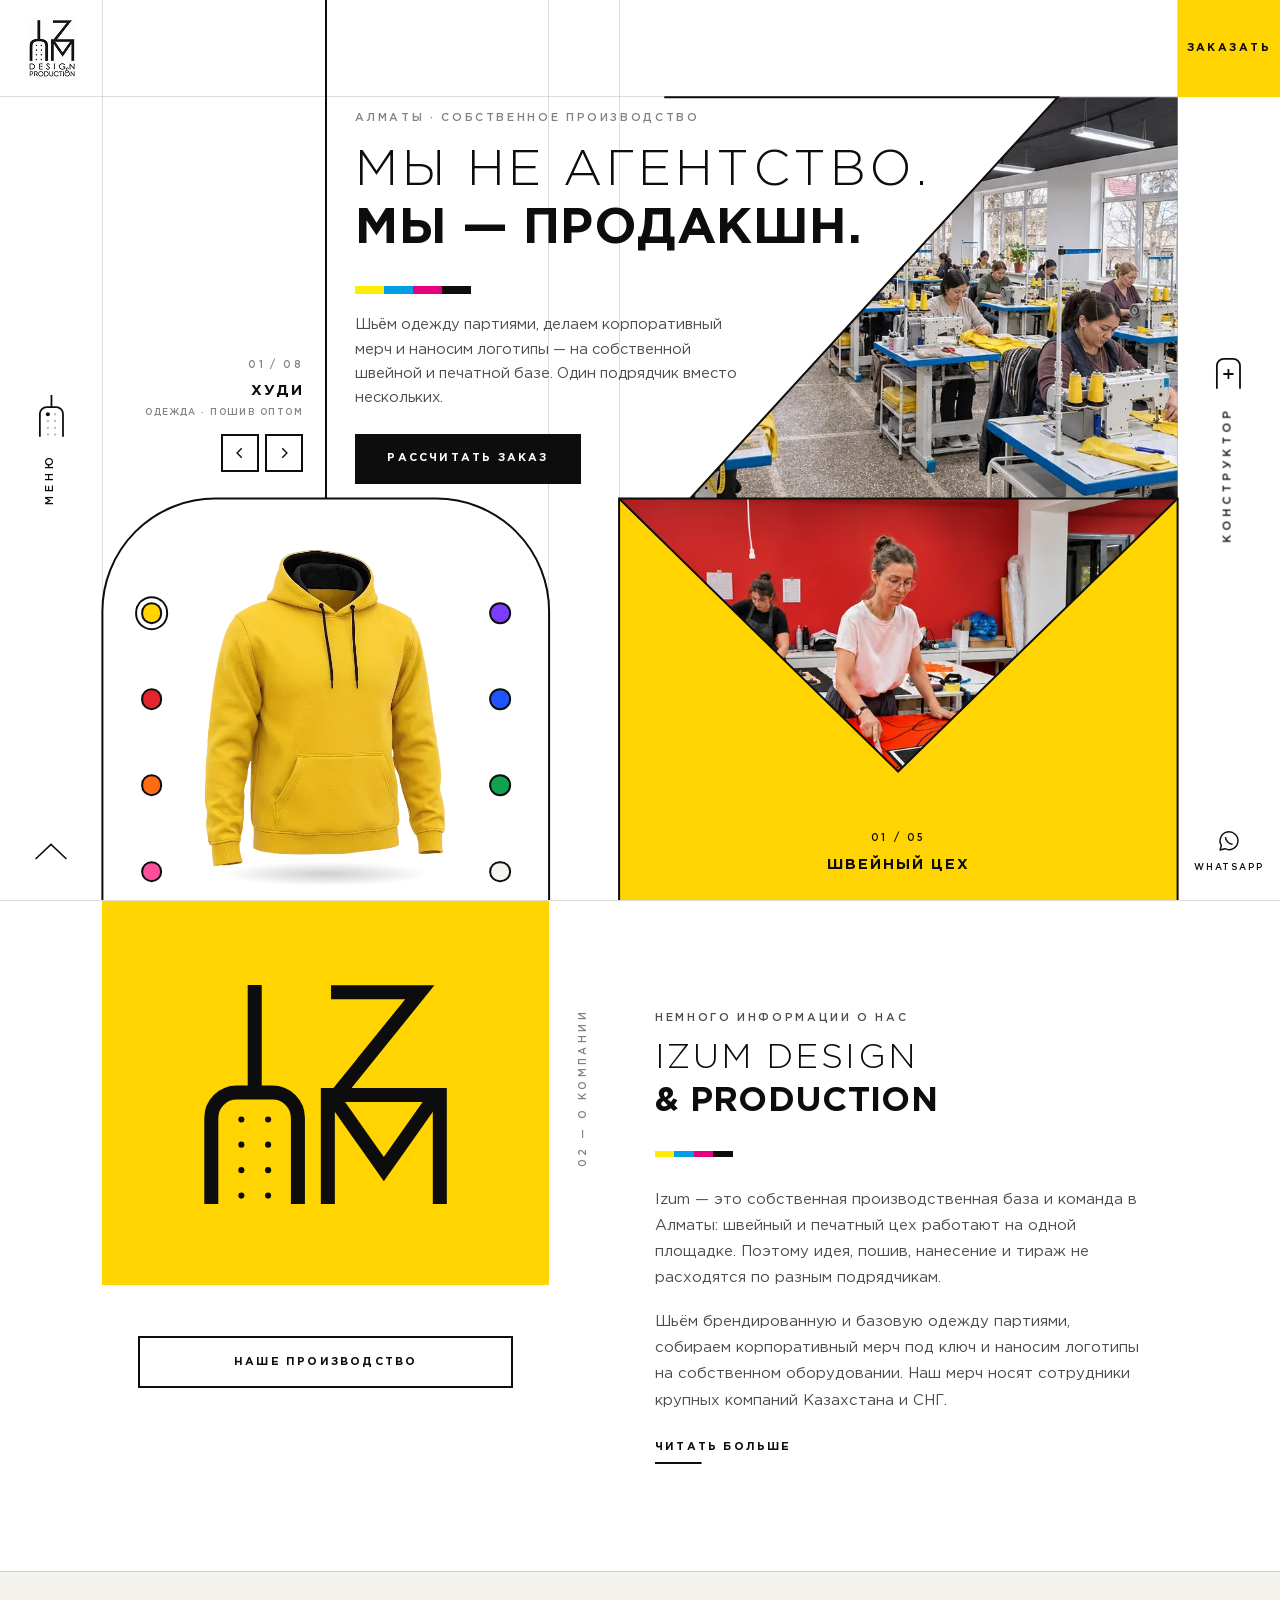
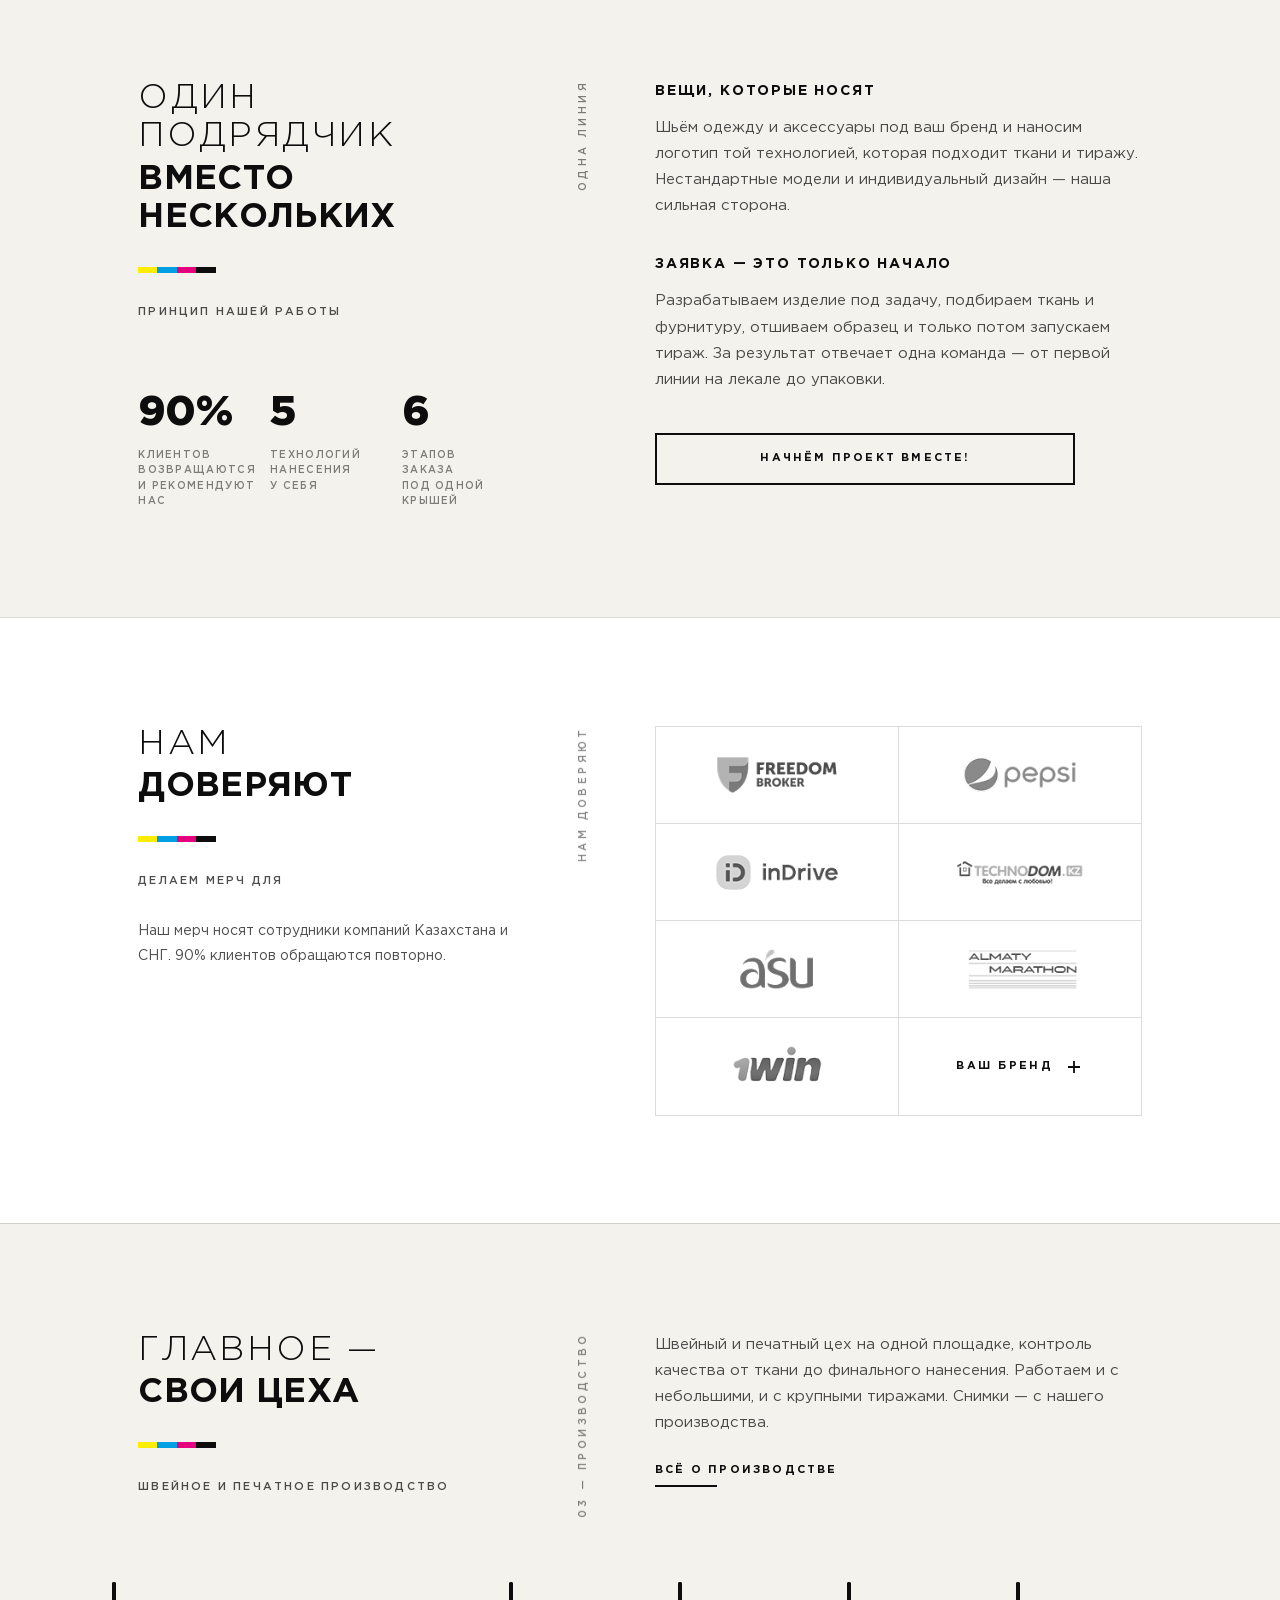
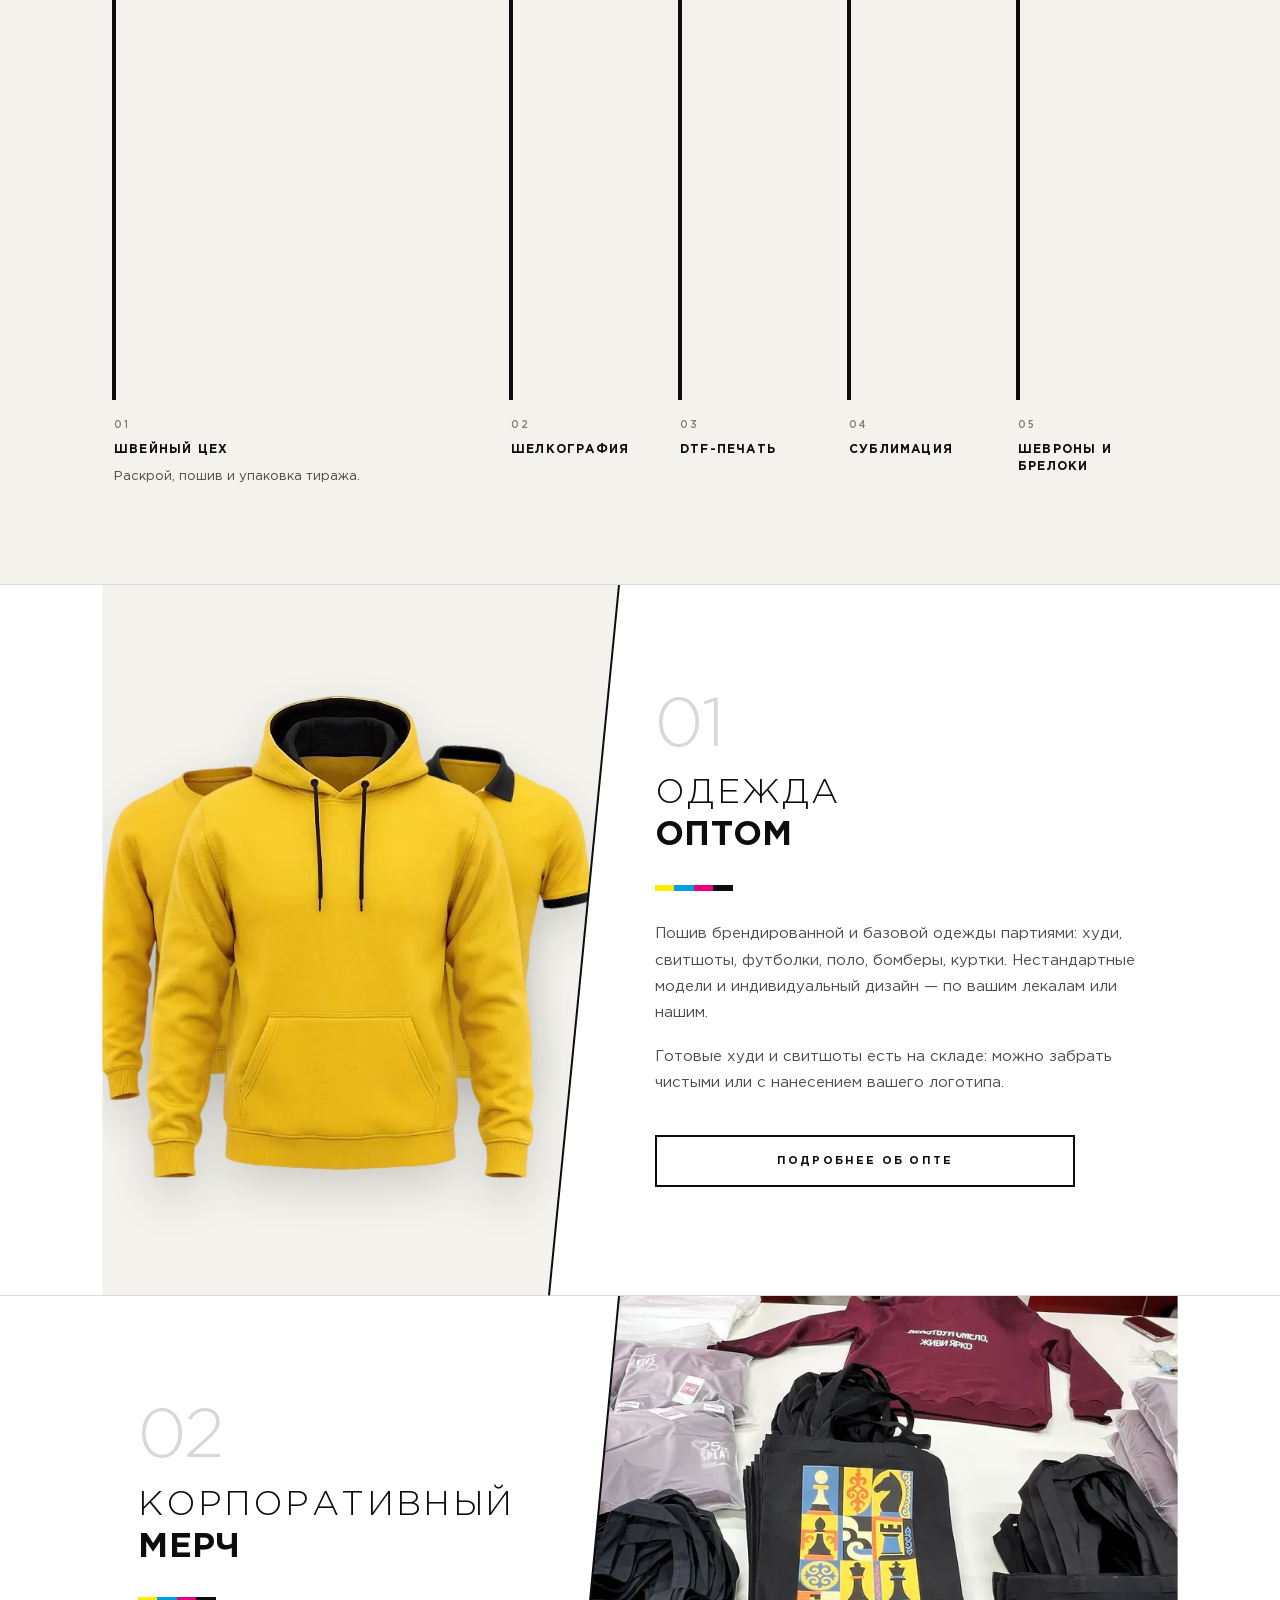
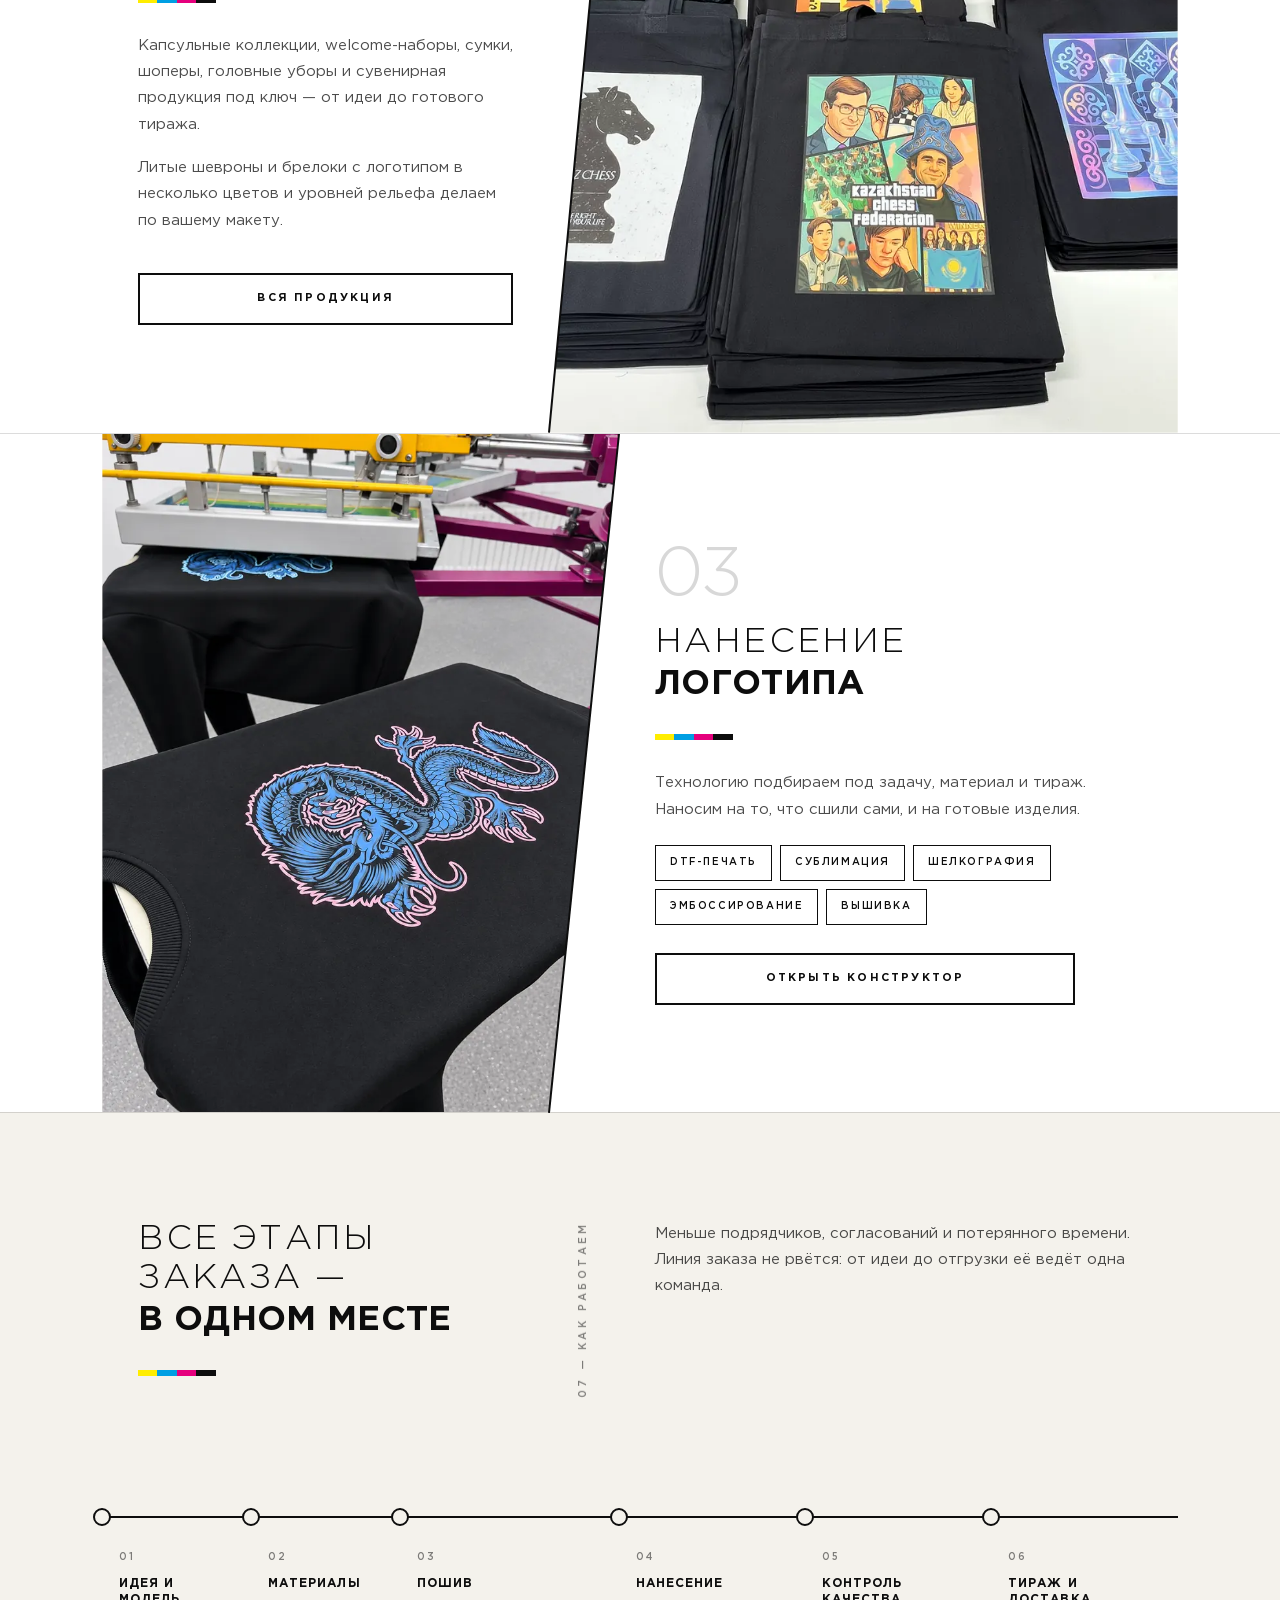
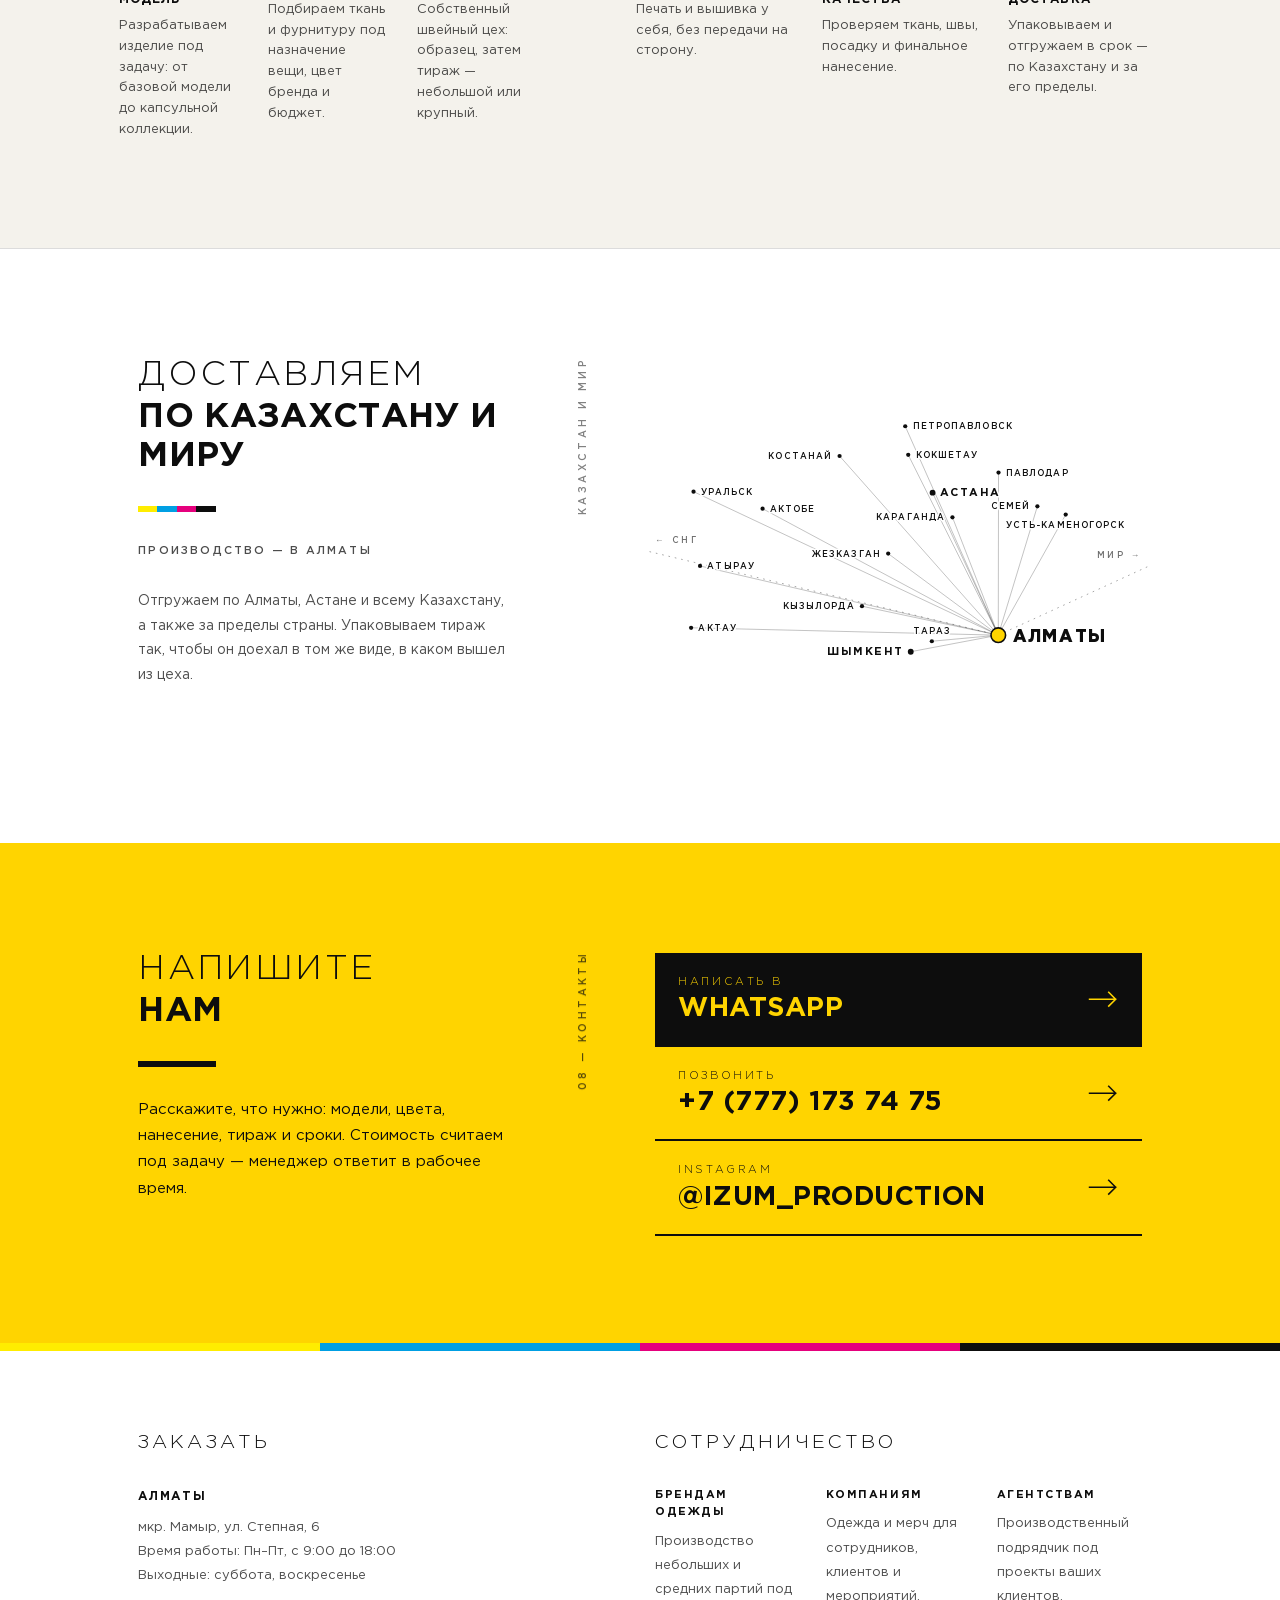
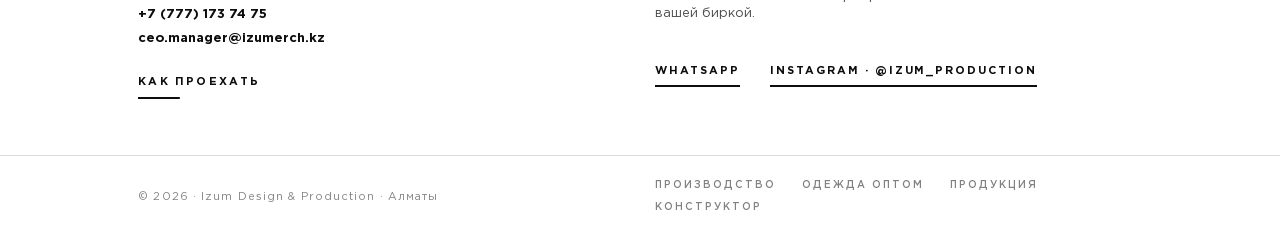
==== commit 44891ba5: "Связь без полей и настройки конструктора без прокрутки Контакты. На всех пяти страницах форма (имя, " ====
--- a/index.html
+++ b/index.html
@@ -11,7 +11,7 @@
   <link rel="icon" href="img/izum-logo.png">
   <link rel="preload" href="fonts/GothamPro-Bold.woff2" as="font" type="font/woff2" crossorigin>
   <link rel="preload" href="fonts/GothamPro-Light.woff2" as="font" type="font/woff2" crossorigin>
-  <link rel="stylesheet" href="css/site.css?v=1118c">
+  <link rel="stylesheet" href="css/site.css?v=1119a">
 </head>
 <body data-page="0">
   <!--
@@ -326,13 +326,11 @@
         </div>
         <div class="spine"><span>08 — Контакты</span></div>
         <div class="col-b">
-          <form class="form" data-lead="Заявка с сайта" data-rev>
-            <input name="name" data-label="Имя" placeholder="Имя*" required autocomplete="name" aria-label="Имя">
-            <input name="phone" data-label="Телефон" type="tel" placeholder="Телефон*" required autocomplete="tel" aria-label="Телефон">
-            <textarea name="what" data-label="Что нужно" placeholder="Что вас интересует: изделия, тираж, сроки" rows="2" aria-label="Что нужно"></textarea>
-            <button class="btn btn-fill" type="submit">Отправить в WhatsApp</button>
-            <small data-note>Откроется WhatsApp с готовым текстом заявки.</small>
-          </form>
+          <div class="reach" data-rev>
+            <a href="https://wa.me/77771737475?text=%D0%97%D0%B4%D1%80%D0%B0%D0%B2%D1%81%D1%82%D0%B2%D1%83%D0%B9%D1%82%D0%B5%21%20%D0%9F%D0%B8%D1%88%D1%83%20%D1%81%20%D1%81%D0%B0%D0%B9%D1%82%D0%B0%20Izum." target="_blank" rel="noopener"><span><small>Написать в</small><b>WhatsApp</b></span><svg viewBox="0 0 40 24" aria-hidden="true"><path d="M2 12h34M27 3l9 9-9 9"/></svg></a>
+            <a href="tel:+77771737475"><span><small>Позвонить</small><b>+7 (777) 173 74 75</b></span><svg viewBox="0 0 40 24" aria-hidden="true"><path d="M2 12h34M27 3l9 9-9 9"/></svg></a>
+            <a href="https://www.instagram.com/izum_production" target="_blank" rel="noopener"><span><small>Instagram</small><b>@izum_production</b></span><svg viewBox="0 0 40 24" aria-hidden="true"><path d="M2 12h34M27 3l9 9-9 9"/></svg></a>
+          </div>
         </div>
       </div>
     </section>
@@ -374,6 +372,6 @@
   </footer>
 
   <script src="js/tone.js?v=1117t"></script>
-  <script src="js/site.js?v=1118c"></script>
+  <script src="js/site.js?v=1119a"></script>
 </body>
 </html>
--- a/css/site.css
+++ b/css/site.css
@@ -298,13 +298,17 @@
 .s-plate { border-top: 0; background: var(--plate); color: var(--on-plate); transition: background .5s, color .5s; }
 .s-plate p { color: inherit; opacity: .86; }
 .s-plate .spine span { color: inherit; opacity: .7; }
-.form { display: grid; grid-template-columns: 1fr 1fr; gap: 12px; }
-.form input, .form textarea { width: 100%; min-width: 0; padding: 16px 18px; border: 2px solid currentColor; border-radius: 0; background: rgba(255, 255, 255, .22); color: inherit; font: inherit; }
-.form input::placeholder, .form textarea::placeholder { color: inherit; opacity: .62; }
-.form textarea { grid-column: 1 / -1; min-height: 92px; resize: vertical; }
-.form .btn { grid-column: 1 / -1; justify-self: start; border-color: var(--ink); }
-.form .btn:hover { background: #fff; color: var(--ink); border-color: #fff; }
-.form small { grid-column: 1 / -1; font-size: 12px; opacity: .78; }
+/* Связь без полей: три строки-ссылки, каждая — одно нажатие. Подпись тонкая, значение жирное — как заголовки. */
+.reach { display: grid; align-content: center; height: 100%; }
+.reach a { display: grid; grid-template-columns: minmax(0, 1fr) auto; align-items: center; gap: 20px; padding: clamp(16px, 1.7vw, 26px) clamp(16px, 1.8vw, 28px); border-top: 2px solid currentColor; text-decoration: none; text-transform: uppercase; transition: background .3s, color .3s; }
+.reach a:last-child { border-bottom: 2px solid currentColor; }
+.reach span { display: grid; gap: 5px; min-width: 0; }
+.reach small { font-weight: 300; font-size: 11px; line-height: 1.3; letter-spacing: .24em; }
+.reach b { font-weight: 700; font-size: clamp(18px, 2.1vw, 32px); line-height: 1.1; letter-spacing: .02em; overflow-wrap: anywhere; }
+.reach svg { width: clamp(26px, 2.4vw, 38px); height: auto; fill: none; stroke: currentColor; stroke-width: 2; stroke-linecap: square; transition: transform .45s var(--ease); }
+.reach a:hover svg { transform: translateX(8px); }
+.reach a:first-child, .reach a:hover { background: var(--on-plate); color: var(--plate); }
+.reach a:first-child:hover { background: transparent; color: inherit; }
 
 /* Подвал */
 .foot { border-top: 0; background: var(--paper); }
@@ -344,7 +348,6 @@
 @media (min-width: 901px) and (max-width: 1180px) {
   .rail-cta { font-size: 10px; letter-spacing: .14em; }
   .foot-cols { grid-template-columns: 1fr; }
-  .form { grid-template-columns: 1fr; }
 }
 
 /* ---------- Телефон и планшет: одна колонка — колонка арки ---------- */
@@ -420,8 +423,9 @@
   .geo .big { font-size: 19px; }
   .geo .cap { font-size: 28px; }
   .geo .out { font-size: 15px; }
-  .form { grid-template-columns: 1fr; padding-bottom: var(--pad); }
-  .form .btn { width: 100%; }
+  .reach { height: auto; }
+  .reach a { padding: 20px 16px; }
+  .reach b { font-size: clamp(19px, 5.6vw, 28px); }
   .foot-cols { grid-template-columns: 1fr; }
   .foot .col-b { padding-bottom: 40px; }
   .foot-copy { padding: 20px 0 6px; }
